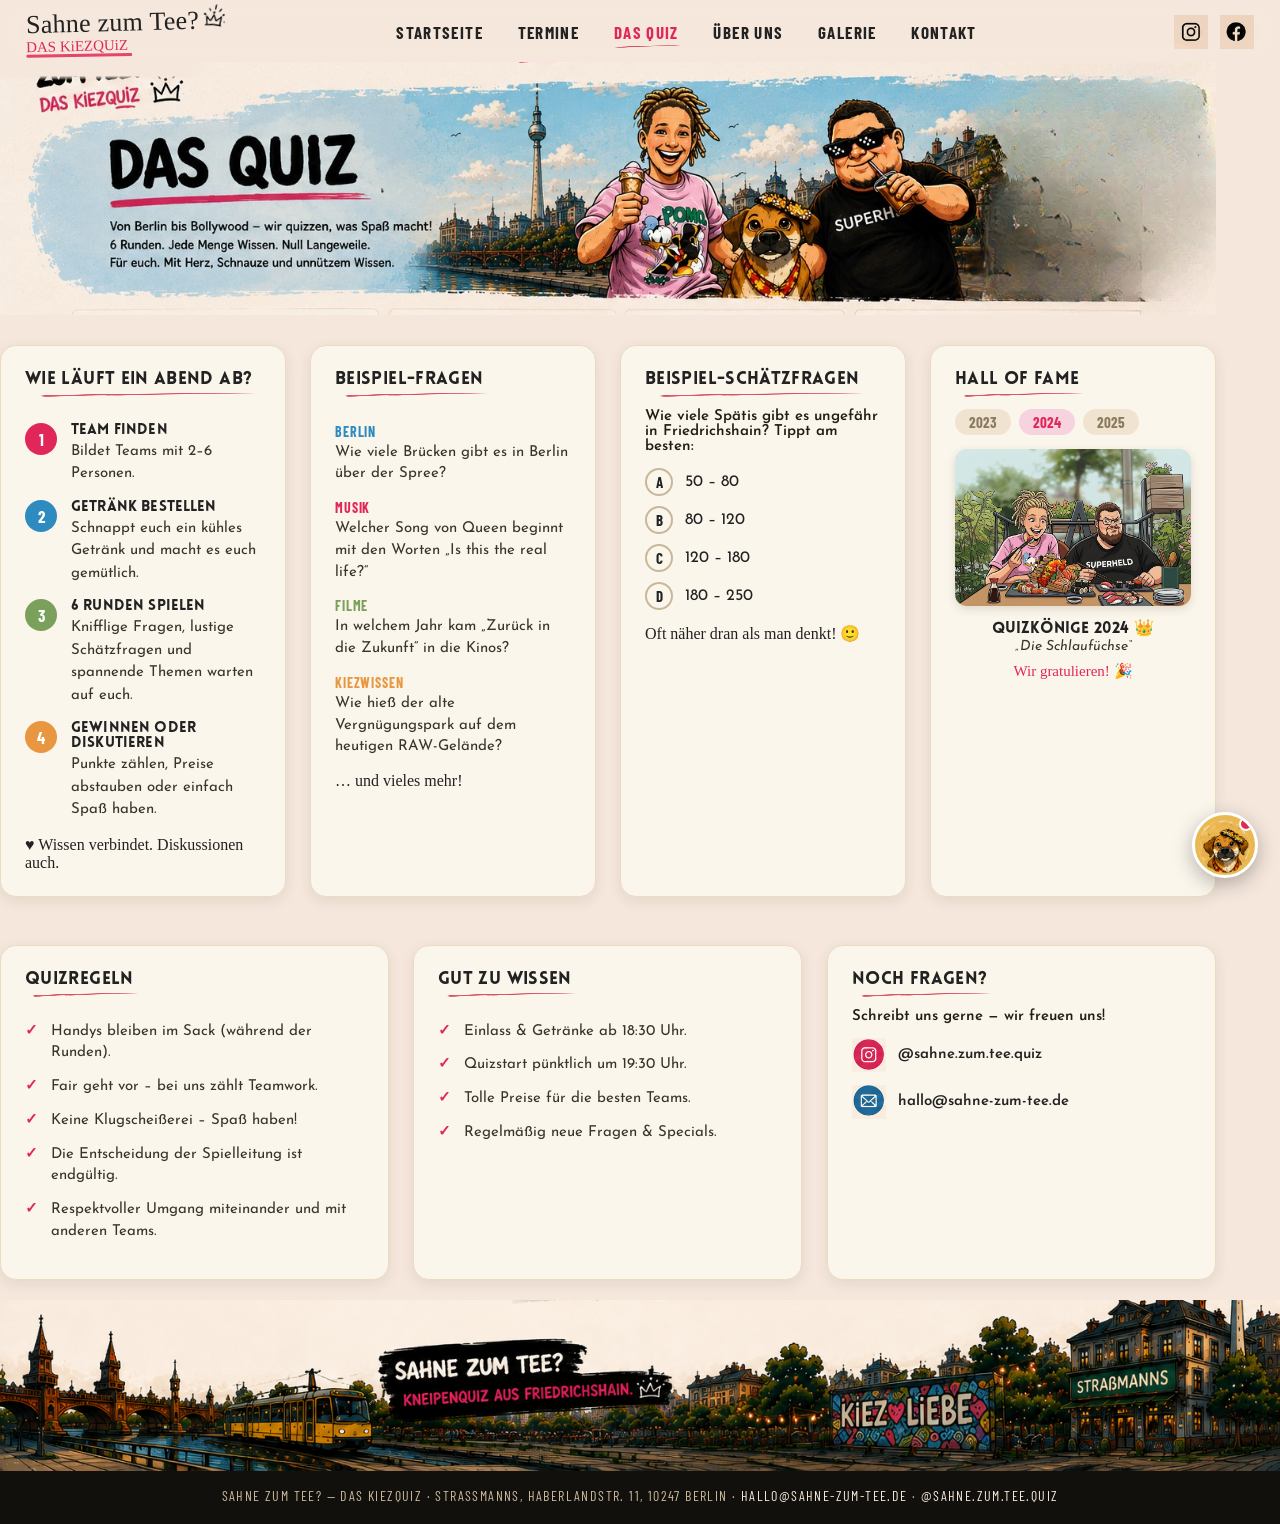
==== das-quiz.html @ b61dd580 "fix(runde4): nichts mehr abgeschnitten — native Karten, saubere Footer, Galerie-Lightbox, volle Head" ====
<!DOCTYPE html>
<html lang="de">
<head>
<meta charset="UTF-8">
<meta name="viewport" content="width=device-width, initial-scale=1.0">
<title>Das Quiz – So läuft ein Abend ab | Sahne zum Tee?</title>
<meta name="description" content="6 Runden, Schätzfragen, Kiezwissen und jede Menge Spaß: So läuft das Sahne zum Tee? Kiezquiz ab – mit Beispiel-Fragen, Regeln und der Hall of Fame.">
<!-- SEO -->
<link rel="canonical" href="https://itisrob.github.io/sahne-zum-tee-website/das-quiz.html">
<meta name="robots" content="index, follow, max-image-preview:large">
<meta name="author" content="Sahne zum Tee? – Das Kiez Quiz">
<meta name="theme-color" content="#E1275A">
<link rel="apple-touch-icon" href="assets/apple-touch-icon.png">
<!-- Open Graph -->
<meta property="og:type" content="article">
<meta property="og:site_name" content="Sahne zum Tee? – Das Kiez Quiz">
<meta property="og:locale" content="de_DE">
<meta property="og:url" content="https://itisrob.github.io/sahne-zum-tee-website/das-quiz.html">
<meta property="og:title" content="Das Quiz – so läuft ein Kiezquiz-Abend ab">
<meta property="og:description" content="6 Runden, Schätzfragen und Kiezwissen: Ablauf, Beispiel-Fragen, Regeln und die Hall of Fame vom Sahne zum Tee? Kiezquiz.">
<meta property="og:image" content="https://itisrob.github.io/sahne-zum-tee-website/assets/img/og/og-cover.jpg">
<meta property="og:image:secure_url" content="https://itisrob.github.io/sahne-zum-tee-website/assets/img/og/og-cover.jpg">
<meta property="og:image:type" content="image/jpeg">
<meta property="og:image:width" content="1200">
<meta property="og:image:height" content="630">
<meta property="og:image:alt" content="Sahne zum Tee? – Das Kiez Quiz aus Friedrichshain">
<!-- Twitter / Social-Suchergebnis -->
<meta name="twitter:card" content="summary_large_image">
<meta name="twitter:title" content="Das Quiz – so läuft ein Kiezquiz-Abend ab">
<meta name="twitter:description" content="6 Runden, Schätzfragen und Kiezwissen: Ablauf, Beispiel-Fragen, Regeln und die Hall of Fame vom Sahne zum Tee? Kiezquiz.">
<meta name="twitter:image" content="https://itisrob.github.io/sahne-zum-tee-website/assets/img/og/og-cover.jpg">
<meta name="twitter:image:alt" content="Sahne zum Tee? – Das Kiez Quiz aus Friedrichshain">
<!-- Strukturierte Daten -->
<script type="application/ld+json">
{
  "@context": "https://schema.org",
  "@graph": [
    {
      "@type": "WebSite",
      "@id": "https://itisrob.github.io/sahne-zum-tee-website/#website",
      "url": "https://itisrob.github.io/sahne-zum-tee-website/",
      "name": "Sahne zum Tee? – Das Kiez Quiz",
      "inLanguage": "de-DE",
      "publisher": {
        "@id": "https://itisrob.github.io/sahne-zum-tee-website/#business"
      }
    },
    {
      "@type": "EntertainmentBusiness",
      "@id": "https://itisrob.github.io/sahne-zum-tee-website/#business",
      "name": "Sahne zum Tee? – Das Kiez Quiz",
      "alternateName": "Sahne zum Tee?",
      "url": "https://itisrob.github.io/sahne-zum-tee-website/",
      "image": "https://itisrob.github.io/sahne-zum-tee-website/assets/img/og/og-cover.jpg",
      "logo": "https://itisrob.github.io/sahne-zum-tee-website/assets/apple-touch-icon.png",
      "description": "Kneipenquiz aus Berlin-Friedrichshain – alle zwei Wochen samstags im Straßmanns.",
      "email": "hallo@sahne-zum-tee.de",
      "address": {
        "@type": "PostalAddress",
        "streetAddress": "Haberlandstraße 11",
        "addressLocality": "Berlin",
        "postalCode": "10247",
        "addressCountry": "DE"
      },
      "areaServed": "Berlin-Friedrichshain",
      "sameAs": [
        "https://www.instagram.com/sahne.zum.tee.quiz"
      ]
    },
    {
      "@type": "WebPage",
      "@id": "https://itisrob.github.io/sahne-zum-tee-website/das-quiz.html#webpage",
      "url": "https://itisrob.github.io/sahne-zum-tee-website/das-quiz.html",
      "name": "Das Quiz – So läuft ein Abend ab | Sahne zum Tee?",
      "description": "6 Runden, Schätzfragen, Kiezwissen und jede Menge Spaß: So läuft das Sahne zum Tee? Kiezquiz ab – mit Beispiel-Fragen, Regeln und der Hall of Fame.",
      "isPartOf": {
        "@id": "https://itisrob.github.io/sahne-zum-tee-website/#website"
      },
      "about": {
        "@id": "https://itisrob.github.io/sahne-zum-tee-website/#business"
      },
      "primaryImageOfPage": "https://itisrob.github.io/sahne-zum-tee-website/assets/img/og/og-cover.jpg",
      "inLanguage": "de-DE"
    }
  ]
}
</script>
<!-- /SEO -->
<link rel="icon" type="image/png" href="assets/favicon.png">
<link rel="preconnect" href="https://fonts.googleapis.com">
<link rel="preconnect" href="https://fonts.gstatic.com" crossorigin>
<link href="https://fonts.googleapis.com/css2?family=Barlow:wght@400;500;700&family=Barlow+Condensed:wght@500;600;700&family=Josefin+Sans:ital,wght@0,300;0,400;0,600;0,700;1,400&family=Permanent+Marker&family=Caveat+Brush&family=Fredoka:wght@500;600&display=swap" rel="stylesheet">
<link rel="stylesheet" href="css/style.css">
<style>
/* ---------- Das Quiz: Stage-Layout (Design-Canvas 1536×1126, luftige Verteilung) ---------- */
body { --bg: #F5E7DC; }

/* Desktop-Quiz: natives Karten-Grid statt Stage-Absolutkoordinaten */
.quiz-stage {
  width: min(1400px, calc(100vw - 64px));
  background: #F5E7DC;
  overflow: visible;
  padding-bottom: 20px;
}

/* Hero-Band (DAS QUIZ Titel, Julia, Cali, Schwebi, Stadt) */
.q-band { position: relative; width: 100%; margin-bottom: 30px; z-index: 1; }
.q-band > img { width: 100%; height: auto; display: block; }

/* Abdeckung der eingebackenen Logo-Reste oben links (ZUM TEE? / DAS KiEZQUiZ / Krone):
   solide bis ~x239/y57, weich auslaufend bis x278/y82 — „DAS QUIZ“ (ab y≈93) bleibt frei. */
.band-cover {
  position: absolute; left: 0; top: 0;
  width: 18.1%;    /* 278 / 1536 */
  height: 7.3%;    /* 82 / 1126 (Bild-Seitenverhältnis) */
  background: linear-gradient(to right, #F5E7DC 86%, rgba(245,231,220,0) 100%);
  -webkit-mask-image: linear-gradient(to bottom, #000 76%, transparent 100%);
  mask-image: linear-gradient(to bottom, #000 76%, transparent 100%);
  pointer-events: none;
}

/* Karten-Grid: Reihe 1 = 4 Karten, Reihe 2 = 3 Karten */
.q-grid { display: grid; gap: 24px; }
.q-row { display: grid; gap: 24px; align-items: stretch; }
.q-row.r1 { grid-template-columns: repeat(4, 1fr); margin-bottom: 24px; }
.q-row.r2 { grid-template-columns: repeat(3, 1fr); }

/* Native Karte */
.q-card {
  background: #FBF6EC; border: 1px solid #EBDBC1; border-radius: 16px;
  padding: 24px; box-shadow: 0 4px 14px rgba(60,40,20,.09);
  transition: transform .4s cubic-bezier(.34,1.56,.64,1), box-shadow .4s ease;
}
.q-card:hover {
  transform: translateY(-6px);
  box-shadow: 0 16px 30px rgba(60,40,20,.16);
}
.q-card h2 {
  font-family: var(--ff-display); font-size: 18px; letter-spacing: .02em; color: var(--ink);
  position: relative; display: inline-block; margin-bottom: 18px; line-height: 1.15;
}
.q-card h2::after {
  content: ''; position: absolute; left: 0; right: -6px; bottom: -6px; height: 6px;
  background: url('assets/img/strokes/rot-150.png') no-repeat left center / 100% 100%;
}

/* Ablauf-Schritte mit farbigen Nummern-Kreisen */
.q-card .step { display: flex; gap: 14px; align-items: flex-start; margin: 14px 0; }
.q-card .step .num {
  flex-shrink: 0; width: 32px; height: 32px; border-radius: 50%; color: #fff;
  font-family: var(--ff-cond); font-weight: 700; font-size: 17px; line-height: 32px; text-align: center;
}
.q-card .n1 { background: #E1275A; } .q-card .n2 { background: #2E8BC0; }
.q-card .n3 { background: #7BA05B; } .q-card .n4 { background: #E8963F; }
.q-card .step .st { font-family: var(--ff-display); font-size: 15px; letter-spacing: .01em; }
.q-card .step .sd { font-family: var(--ff-body); font-size: 15px; line-height: 1.5; color: #3a342c; margin-top: 3px; }
.q-card .note { font-family: var(--ff-marker); font-size: 16px; color: var(--ink); margin-top: 14px; }

/* Beispiel-Fragen: Kategorie-Labels */
.q-card .qrow { margin: 14px 0; }
.q-card .qcat {
  font-family: var(--ff-cond); font-weight: 700; font-size: 14px; letter-spacing: .06em;
  text-transform: uppercase; display: inline-block; margin-bottom: 2px;
}
.q-card .c-berlin { color: #2E8BC0; } .q-card .c-musik { color: #E1275A; }
.q-card .c-filme { color: #7BA05B; } .q-card .c-kiez { color: #E8963F; }
.q-card .qrow p { font-family: var(--ff-body); font-size: 15px; line-height: 1.45; color: #3a342c; }

/* Schätzfragen: A–D-Kreise */
.q-card .lead { font-family: var(--ff-body); font-weight: 600; font-size: 15px; margin-bottom: 14px; color: #241d15; }
.q-card .opt { display: flex; align-items: center; gap: 12px; margin: 10px 0; font-family: var(--ff-body); font-size: 16px; }
.q-card .opt .let {
  flex-shrink: 0; width: 28px; height: 28px; border: 2px solid #C9B79A; border-radius: 50%;
  font-family: var(--ff-cond); font-weight: 700; font-size: 15px; line-height: 24px; text-align: center; color: var(--ink);
}

/* Häkchen-Listen (Regeln, Gut zu wissen) */
.q-card ul.checks { list-style: none; }
.q-card ul.checks li {
  position: relative; padding-left: 26px; margin: 12px 0;
  font-family: var(--ff-body); font-size: 15px; line-height: 1.45; color: #3a342c;
}
.q-card ul.checks li::before { content: '✓'; position: absolute; left: 0; top: 0; color: var(--pink); font-weight: 700; }

/* Hall of Fame */
.q-card .fame-years { display: flex; gap: 8px; margin-bottom: 14px; }
.q-card .fame-years span {
  font-family: var(--ff-cond); font-weight: 700; font-size: 15px; padding: 4px 14px;
  border-radius: 999px; background: #F0E3D0; color: #8a7a5f;
}
.q-card .fame-years .win { background: #F6D3DE; color: var(--pink); }
.q-card .fame-photo { width: 100%; border-radius: 12px; display: block; margin-bottom: 12px; box-shadow: 0 3px 10px rgba(60,40,20,.15); }
.q-card .fame-cap { text-align: center; }
.q-card .fame-cap .king { font-family: var(--ff-display); font-size: 16px; }
.q-card .fame-cap .team { font-family: var(--ff-body); font-style: italic; font-size: 14px; color: #3a342c; margin-top: 2px; }
.q-card .fame-cap .grats { font-family: var(--ff-marker); font-size: 15px; color: var(--pink); margin-top: 8px; }

/* Noch Fragen: Kontakt-Zeilen */
.q-card .contact-row { display: flex; align-items: center; gap: 12px; margin: 13px 0; font-family: var(--ff-body); font-size: 15px; }
.q-card .contact-row img { width: 34px; flex-shrink: 0; }
.q-card .contact-row a { color: var(--ink); font-weight: 600; }

/* ---------- Mobile: gestapeltes Layout ---------- */
@media (max-width: 820px) {
  .quiz-stage { display: none; }
  .quiz-mobile { display: block !important; }
}
.quiz-mobile { display: none; padding: 0; background: #F5E7DC; }
.quiz-mobile .m-head { text-align: center; padding: 30px 22px 8px; }
.quiz-mobile h1 {
  font-family: var(--ff-marker); font-size: clamp(40px, 12vw, 58px);
  color: var(--ink); transform: rotate(-1.5deg); display: inline-block;
  border-bottom: 5px solid var(--pink); padding-bottom: 2px; line-height: 1.05;
}
.quiz-mobile .m-intro {
  font-family: var(--ff-tag); font-weight: 500; font-size: 16.5px; line-height: 1.6;
  text-align: center; padding: 16px 26px 8px; color: #111;
}
/* Native, gut lesbare Karten */
.quiz-mobile .m-cards { padding: 10px 16px 0; }
.quiz-mobile .qc { background: #FBF6EC; border: 1px solid #EBDBC1; border-radius: 16px;
                   padding: 22px 20px; margin-bottom: 16px; box-shadow: 0 4px 14px rgba(60,40,20,.08); }
.quiz-mobile .qc h2 { font-family: var(--ff-display); font-size: 17px; letter-spacing: .02em; color: var(--ink);
                      position: relative; display: inline-block; margin-bottom: 16px; }
.quiz-mobile .qc h2::after { content: ''; position: absolute; left: 0; right: -6px; bottom: -6px; height: 5px;
                      background: url('assets/img/strokes/rot-150.png') no-repeat left center / 100% 100%; }
.quiz-mobile .step { display: flex; gap: 14px; align-items: flex-start; margin: 15px 0; }
.quiz-mobile .step .num { flex-shrink: 0; width: 30px; height: 30px; border-radius: 50%; color: #fff;
                          font-family: var(--ff-cond); font-weight: 700; font-size: 16px; line-height: 30px; text-align: center; }
.quiz-mobile .n1 { background: #E1275A; } .quiz-mobile .n2 { background: #2E8BC0; }
.quiz-mobile .n3 { background: #7BA05B; } .quiz-mobile .n4 { background: #E8963F; }
.quiz-mobile .step .st { font-family: var(--ff-display); font-size: 14.5px; letter-spacing: .01em; }
.quiz-mobile .step .sd { font-family: var(--ff-body); font-size: 15px; line-height: 1.5; color: #3a342c; margin-top: 3px; }
.quiz-mobile .qc .note { font-family: var(--ff-marker); font-size: 15px; color: var(--ink); margin-top: 12px; }
.quiz-mobile .qrow { margin: 13px 0; }
.quiz-mobile .qcat { font-family: var(--ff-cond); font-weight: 700; font-size: 14px; letter-spacing: .06em;
                     text-transform: uppercase; display: inline-block; margin-bottom: 2px; }
.quiz-mobile .c-berlin { color: #2E8BC0; } .quiz-mobile .c-musik { color: #E1275A; }
.quiz-mobile .c-filme { color: #7BA05B; } .quiz-mobile .c-kiez { color: #E8963F; }
.quiz-mobile .qrow p { font-family: var(--ff-body); font-size: 15px; line-height: 1.45; color: #3a342c; }
.quiz-mobile .lead { font-family: var(--ff-body); font-weight: 600; font-size: 15px; margin-bottom: 12px; color: #241d15; }
.quiz-mobile .opt { display: flex; align-items: center; gap: 12px; margin: 9px 0; font-family: var(--ff-body); font-size: 15.5px; }
.quiz-mobile .opt .let { flex-shrink: 0; width: 26px; height: 26px; border: 2px solid #C9B79A; border-radius: 50%;
                         font-family: var(--ff-cond); font-weight: 700; font-size: 14px; line-height: 22px; text-align: center; color: var(--ink); }
.quiz-mobile ul.checks { list-style: none; }
.quiz-mobile ul.checks li { position: relative; padding-left: 26px; margin: 11px 0; font-family: var(--ff-body); font-size: 15px; line-height: 1.4; color: #3a342c; }
.quiz-mobile ul.checks li::before { content: '✓'; position: absolute; left: 0; top: 0; color: var(--pink); font-weight: 700; }
.quiz-mobile .fame-years { display: flex; gap: 8px; margin-bottom: 12px; }
.quiz-mobile .fame-years span { font-family: var(--ff-cond); font-weight: 700; font-size: 15px; padding: 4px 14px; border-radius: 999px; background: #F0E3D0; color: #8a7a5f; }
.quiz-mobile .fame-years .win { background: #F6D3DE; color: var(--pink); }
.quiz-mobile .fame-photo { width: 100%; border-radius: 12px; display: block; margin-bottom: 12px; box-shadow: 0 3px 10px rgba(60,40,20,.15); }
.quiz-mobile .fame-cap { text-align: center; }
.quiz-mobile .fame-cap .king { font-family: var(--ff-display); font-size: 16px; }
.quiz-mobile .fame-cap .team { font-family: var(--ff-body); font-style: italic; font-size: 14px; color: #3a342c; margin-top: 2px; }
.quiz-mobile .fame-cap .grats { font-family: var(--ff-marker); font-size: 15px; color: var(--pink); margin-top: 8px; }
.quiz-mobile .contact-row { display: flex; align-items: center; gap: 12px; margin: 12px 0; font-family: var(--ff-body); font-size: 15px; }
.quiz-mobile .contact-row img { width: 34px; flex-shrink: 0; }
.quiz-mobile .contact-row a { color: var(--ink); font-weight: 600; }
.quiz-mobile .m-cta { display: flex; justify-content: center; padding: 8px 0 26px; }
</style>
</head>
<body>

<!-- ======================= NAVIGATION ======================= -->
<header class="nav">
  <div class="nav-inner">
    <a class="brand" href="index.html" aria-label="Sahne zum Tee? Das Kiezquiz — Startseite">
      <span class="brand-main">Sahne zum Tee?</span>
      <span class="brand-sub">DAS KiEZQUiZ</span>
      <img class="brand-krone" src="assets/img/deco/krone-schwarz.png" alt="">
    </a>
    <ul class="nav-links">
      <li><a href="index.html">Startseite</a></li>
      <li><a href="termine.html">Termine</a></li>
      <li><a href="das-quiz.html" class="active">Das Quiz</a></li>
      <li><a href="ueber-uns.html">Über uns</a></li>
      <li><a href="galerie.html">Galerie</a></li>
      <li><a href="kontakt.html">Kontakt</a></li>
    </ul>
    <button class="nav-burger" aria-label="Menü">Menü</button>
    <div class="nav-social">
      <a href="https://www.instagram.com/sahne.zum.tee.quiz" target="_blank" rel="noopener" aria-label="Instagram">
        <img src="assets/img/icons/nav-instagram.png" alt="">
      </a>
      <a href="https://www.facebook.com" target="_blank" rel="noopener" aria-label="Facebook">
        <img src="assets/img/icons/nav-facebook.png" alt="">
      </a>
    </div>
  </div>
</header>

<main>
  <!-- ======================= DESKTOP-STAGE ======================= -->
  <div class="quiz-stage" aria-label="Das Quiz — so läuft ein Abend bei Sahne zum Tee?">

    <!-- HERO-BAND -->
    <div class="q-band rv" data-depth="0.05">
      <img src="assets/img/quiz/hero-band.png" alt="DAS QUIZ — Julia mit Eiswaffel, Hündin Cali und Schwebi mit Drink vor der Berliner Skyline mit Fernsehturm" fetchpriority="high">
      <div class="band-cover" aria-hidden="true"></div>
    </div>

    <div class="q-grid">
      <!-- KARTEN · REIHE 1 -->
      <div class="q-row r1">
        <div class="q-card rv" style="--d:.05s">
          <h2>Wie läuft ein Abend ab?</h2>
          <div class="step"><span class="num n1">1</span><div><div class="st">Team finden</div><div class="sd">Bildet Teams mit 2–6 Personen.</div></div></div>
          <div class="step"><span class="num n2">2</span><div><div class="st">Getränk bestellen</div><div class="sd">Schnappt euch ein kühles Getränk und macht es euch gemütlich.</div></div></div>
          <div class="step"><span class="num n3">3</span><div><div class="st">6 Runden spielen</div><div class="sd">Knifflige Fragen, lustige Schätzfragen und spannende Themen warten auf euch.</div></div></div>
          <div class="step"><span class="num n4">4</span><div><div class="st">Gewinnen oder diskutieren</div><div class="sd">Punkte zählen, Preise abstauben oder einfach Spaß haben.</div></div></div>
          <p class="note">♥ Wissen verbindet. Diskussionen auch.</p>
        </div>

        <div class="q-card rv" style="--d:.15s">
          <h2>Beispiel-Fragen</h2>
          <div class="qrow"><span class="qcat c-berlin">Berlin</span><p>Wie viele Brücken gibt es in Berlin über der Spree?</p></div>
          <div class="qrow"><span class="qcat c-musik">Musik</span><p>Welcher Song von Queen beginnt mit den Worten „Is this the real life?“</p></div>
          <div class="qrow"><span class="qcat c-filme">Filme</span><p>In welchem Jahr kam „Zurück in die Zukunft“ in die Kinos?</p></div>
          <div class="qrow"><span class="qcat c-kiez">Kiezwissen</span><p>Wie hieß der alte Vergnügungspark auf dem heutigen RAW-Gelände?</p></div>
          <p class="note">… und vieles mehr!</p>
        </div>

        <div class="q-card rv" style="--d:.25s">
          <h2>Beispiel-Schätzfragen</h2>
          <p class="lead">Wie viele Spätis gibt es ungefähr in Friedrichshain? Tippt am besten:</p>
          <div class="opt"><span class="let">A</span>50 – 80</div>
          <div class="opt"><span class="let">B</span>80 – 120</div>
          <div class="opt"><span class="let">C</span>120 – 180</div>
          <div class="opt"><span class="let">D</span>180 – 250</div>
          <p class="note">Oft näher dran als man denkt! 🙂</p>
        </div>

        <div class="q-card rv" style="--d:.35s">
          <h2>Hall of Fame</h2>
          <div class="fame-years"><span>2023</span><span class="win">2024</span><span>2025</span></div>
          <img class="fame-photo" src="assets/img/fotos/hall-of-fame-2024.png" alt="Quizkönige 2024 — Die Schlaufüchse">
          <div class="fame-cap">
            <div class="king">Quizkönige 2024 👑</div>
            <div class="team">„Die Schlaufüchse“</div>
            <div class="grats">Wir gratulieren! 🎉</div>
          </div>
        </div>
      </div>

      <!-- KARTEN · REIHE 2 -->
      <div class="q-row r2">
        <div class="q-card rv" style="--d:.1s">
          <h2>Quizregeln</h2>
          <ul class="checks">
            <li>Handys bleiben im Sack (während der Runden).</li>
            <li>Fair geht vor – bei uns zählt Teamwork.</li>
            <li>Keine Klugscheißerei – Spaß haben!</li>
            <li>Die Entscheidung der Spielleitung ist endgültig.</li>
            <li>Respektvoller Umgang miteinander und mit anderen Teams.</li>
          </ul>
        </div>

        <div class="q-card rv" style="--d:.2s">
          <h2>Gut zu wissen</h2>
          <ul class="checks">
            <li>Einlass &amp; Getränke ab 18:30 Uhr.</li>
            <li>Quizstart pünktlich um 19:30 Uhr.</li>
            <li>Tolle Preise für die besten Teams.</li>
            <li>Regelmäßig neue Fragen &amp; Specials.</li>
          </ul>
        </div>

        <div class="q-card rv" style="--d:.3s">
          <h2>Noch Fragen?</h2>
          <p class="lead">Schreibt uns gerne — wir freuen uns!</p>
          <div class="contact-row"><img src="assets/img/kontakt/icon-instagram.png" alt=""><a href="https://www.instagram.com/sahne.zum.tee.quiz" target="_blank" rel="noopener">@sahne.zum.tee.quiz</a></div>
          <div class="contact-row"><img src="assets/img/kontakt/icon-mail.png" alt=""><a href="mailto:hallo@sahne-zum-tee.de">hallo@sahne-zum-tee.de</a></div>
        </div>
      </div>
    </div>
  </div>

  <!-- ======================= MOBILE ======================= -->
  <div class="quiz-mobile">
    <div class="m-head"><h1>Das Quiz</h1></div>
    <p class="m-intro">Von Berlin bis Bollywood — wir quizzen, was Spaß macht!<br>6 Runden. Jede Menge Wissen. Null Langeweile.<br>Für euch. Mit Herz, Schnauze und unnützem Wissen.</p>

    <div class="m-cards">
      <div class="qc rv">
        <h2>Wie läuft ein Abend ab?</h2>
        <div class="step"><span class="num n1">1</span><div><div class="st">Team finden</div><div class="sd">Bildet Teams mit 2–6 Personen.</div></div></div>
        <div class="step"><span class="num n2">2</span><div><div class="st">Getränk bestellen</div><div class="sd">Schnappt euch ein kühles Getränk und macht es euch gemütlich.</div></div></div>
        <div class="step"><span class="num n3">3</span><div><div class="st">6 Runden spielen</div><div class="sd">Knifflige Fragen, lustige Schätzfragen und spannende Themen warten auf euch.</div></div></div>
        <div class="step"><span class="num n4">4</span><div><div class="st">Gewinnen oder diskutieren</div><div class="sd">Punkte zählen, Preise abstauben oder einfach Spaß haben.</div></div></div>
        <p class="note">♥ Wissen verbindet. Diskussionen auch.</p>
      </div>

      <div class="qc rv">
        <h2>Beispiel-Fragen</h2>
        <div class="qrow"><span class="qcat c-berlin">Berlin</span><p>Wie viele Brücken gibt es in Berlin über der Spree?</p></div>
        <div class="qrow"><span class="qcat c-musik">Musik</span><p>Welcher Song von Queen beginnt mit den Worten „Is this the real life?“</p></div>
        <div class="qrow"><span class="qcat c-filme">Filme</span><p>In welchem Jahr kam „Zurück in die Zukunft“ in die Kinos?</p></div>
        <div class="qrow"><span class="qcat c-kiez">Kiezwissen</span><p>Wie hieß der alte Vergnügungspark auf dem heutigen RAW-Gelände?</p></div>
        <p class="note">… und vieles mehr!</p>
      </div>

      <div class="qc rv">
        <h2>Beispiel-Schätzfragen</h2>
        <p class="lead">Wie viele Spätis gibt es ungefähr in Friedrichshain? Tippt am besten:</p>
        <div class="opt"><span class="let">A</span>50 – 80</div>
        <div class="opt"><span class="let">B</span>80 – 120</div>
        <div class="opt"><span class="let">C</span>120 – 180</div>
        <div class="opt"><span class="let">D</span>180 – 250</div>
        <p class="note">Oft näher dran als man denkt! 🙂</p>
      </div>

      <div class="qc rv">
        <h2>Hall of Fame</h2>
        <div class="fame-years"><span>2023</span><span class="win">2024</span><span>2025</span></div>
        <img class="fame-photo" src="assets/img/fotos/hall-of-fame-2024.png" alt="Quizkönige 2024 — Die Schlaufüchse">
        <div class="fame-cap">
          <div class="king">Quizkönige 2024 👑</div>
          <div class="team">„Die Schlaufüchse“</div>
          <div class="grats">Wir gratulieren! 🎉</div>
        </div>
      </div>

      <div class="qc rv">
        <h2>Quizregeln</h2>
        <ul class="checks">
          <li>Handys bleiben im Sack (während der Runden).</li>
          <li>Fair geht vor – bei uns zählt Teamwork.</li>
          <li>Keine Klugscheißerei – Spaß haben!</li>
          <li>Die Entscheidung der Spielleitung ist endgültig.</li>
          <li>Respektvoller Umgang miteinander und mit anderen Teams.</li>
        </ul>
      </div>

      <div class="qc rv">
        <h2>Gut zu wissen</h2>
        <ul class="checks">
          <li>Einlass &amp; Getränke ab 18:30 Uhr.</li>
          <li>Quizstart pünktlich um 19:30 Uhr.</li>
          <li>Tolle Preise für die besten Teams.</li>
          <li>Regelmäßig neue Fragen &amp; Specials.</li>
        </ul>
      </div>

      <div class="qc rv">
        <h2>Noch Fragen?</h2>
        <p class="lead" style="margin-bottom:6px">Schreibt uns gerne — wir freuen uns!</p>
        <div class="contact-row"><img src="assets/img/kontakt/icon-instagram.png" alt=""><a href="https://www.instagram.com/sahne.zum.tee.quiz" target="_blank" rel="noopener">@sahne.zum.tee.quiz</a></div>
        <div class="contact-row"><img src="assets/img/kontakt/icon-mail.png" alt=""><a href="mailto:hallo@sahne-zum-tee.de">hallo@sahne-zum-tee.de</a></div>
      </div>
    </div>

    <div class="m-cta"><a class="btn btn-rot" href="termine.html">Tisch reservieren</a></div>
  </div>

  <!-- ======================= SEMANTISCHER INHALT (Screenreader / SEO / Chatbot) ======================= -->
  <section class="sr-only" aria-label="Das Quiz — alle Informationen als Text">
    <h1>Das Quiz</h1>
    <p>Von Berlin bis Bollywood — wir quizzen, was Spaß macht! 6 Runden. Jede Menge Wissen. Null Langeweile. Für euch. Mit Herz, Schnauze und unnützem Wissen.</p>

    <h2>Wie läuft ein Abend ab?</h2>
    <ol>
      <li>Team finden — Bildet Teams mit 2–6 Personen.</li>
      <li>Getränk bestellen — Schnappt euch ein kühles Getränk und macht es euch gemütlich.</li>
      <li>6 Runden spielen — Knifflige Fragen, lustige Schätzfragen und spannende Themen warten auf euch.</li>
      <li>Gewinnen oder diskutieren — Punkte zählen, Preise abstauben oder einfach Spaß haben.</li>
    </ol>
    <p>Wissen verbindet. Diskussionen auch.</p>

    <h2>Beispiel-Fragen</h2>
    <ul>
      <li>Berlin: Wie viele Brücken gibt es in Berlin über der Spree?</li>
      <li>Musik: Welcher Song von Queen beginnt mit den Worten „Is this the real life?“</li>
      <li>Filme: In welchem Jahr kam „Zurück in die Zukunft“ in die Kinos?</li>
      <li>Kiezwissen: Wie hieß der alte Vergnügungspark auf dem heutigen RAW-Gelände?</li>
    </ul>
    <p>… und vieles mehr!</p>

    <h2>Beispiel-Schätzfragen</h2>
    <p>Wie viele Spätis gibt es ungefähr in Friedrichshain? Tippt am besten:</p>
    <ul>
      <li>A: 50–80</li>
      <li>B: 80–120</li>
      <li>C: 120–180</li>
      <li>D: 180–250</li>
    </ul>
    <p>Oft näher dran als man denkt!</p>

    <h2>Hall of Fame</h2>
    <p>2023 · 2024 · 2025 — Quizkönige 2024: „Die Schlaufüchse“ — Wir gratulieren!</p>

    <h2>Quizregeln</h2>
    <ul>
      <li>Handys bleiben im Sack (während der Runden).</li>
      <li>Fair geht vor – bei uns zählt Teamwork.</li>
      <li>Keine Klugscheißerei – Spaß haben!</li>
      <li>Die Entscheidung der Spielleitung ist endgültig.</li>
      <li>Respektvoller Umgang miteinander und mit anderen Teams.</li>
    </ul>

    <h2>Gut zu wissen</h2>
    <ul>
      <li>Einlass &amp; Getränke ab 18:30 Uhr.</li>
      <li>Quizstart pünktlich um 19:30 Uhr.</li>
      <li>Tolle Preise für die besten Teams.</li>
      <li>Regelmäßig neue Fragen &amp; Specials.</li>
    </ul>

    <h2>Noch Fragen?</h2>
    <p>Schreibt uns gerne auf Instagram oder per Mail. Wir freuen uns!
      <a href="https://www.instagram.com/sahne.zum.tee.quiz">@sahne.zum.tee.quiz</a> ·
      <a href="mailto:hallo@sahne-zum-tee.de">hallo@sahne-zum-tee.de</a>
    </p>
  </section>
</main>

<!-- ======================= FOOTER ======================= -->
<footer class="site-footer">
  <img src="assets/img/kontakt/footer-band.png" alt="Abendliche Friedrichshain-Skyline: Sahne zum Tee? Kneipenquiz aus Friedrichshain.">
  <div class="footer-meta">
    Sahne zum Tee? — Das Kiezquiz · Straßmanns, Haberlandstr. 11, 10247 Berlin ·
    <a href="mailto:hallo@sahne-zum-tee.de">hallo@sahne-zum-tee.de</a> ·
    <a href="https://www.instagram.com/sahne.zum.tee.quiz" target="_blank" rel="noopener">@sahne.zum.tee.quiz</a>
  </div>
</footer>

<!-- ======================= CHAT-STUB (Cali) ======================= -->
<button class="kiez-chat-btn" aria-label="Chat mit Cali öffnen" aria-expanded="false">
  <img src="assets/img/team/avatar-cali.png" alt="">
  <span class="chat-badge"></span>
</button>
<div class="kiez-chat-panel" role="dialog" aria-label="Cali-Chat">
  <h3>Wuff! Ich bin Cali 🐾</h3>
  <p>Bald beantworte ich hier eure Fragen rund ums Kiezquiz — Termine, Regeln, Reservierung. Bis dahin:</p>
  <a class="btn btn-rot" href="termine.html">Tisch reservieren</a>
</div>

<script src="js/main.js"></script>
</body>
</html>
---- css/style.css ----
/* ============================================================
   SAHNE ZUM TEE? — DAS KIEZ QUIZ · Basis-Stylesheet
   Design-Canvas: 1536px · 1 Design-Pixel = var(--su)
   ============================================================ */

@font-face {
  font-family: 'Lovelo';
  src: url('../assets/fonts/Lovelo-Black.woff') format('woff');
  font-weight: 900;
  font-style: normal;
  font-display: swap;
}

:root {
  --su: min(1px, calc(100vw / 1560));
  --bg: #F5EFE3;
  --panel: #F0E3D0;
  --panel-hell: #F7F1E6;
  --ink: #222222;
  --navy: #001F3D;
  --pink: #E1275A;
  --blue: #00B2E9;
  --cream: #F4E9D9;
  --gruen: #7BA05B;
  --lila: #7B5EA7;
  --ff-display: 'Lovelo', 'Archivo Black', sans-serif;
  --ff-marker: 'Permanent Marker', cursive;
  --ff-brush: 'Caveat Brush', cursive;
  --ff-round: 'Fredoka', sans-serif;
  --ff-cond: 'Barlow Condensed', sans-serif;
  --ff-body: 'Josefin Sans', sans-serif;
  --ff-tag: 'Barlow', sans-serif;
  --shadow-pol: 0 6px 18px rgba(60, 40, 20, .18);
}

* { margin: 0; padding: 0; box-sizing: border-box; }

html { scroll-behavior: smooth; }

body {
  background: var(--bg);
  color: var(--ink);
  font-family: var(--ff-body);
  overflow-x: hidden;
}

img { display: block; max-width: 100%; }
a { color: inherit; text-decoration: none; }
button { font: inherit; background: none; border: none; cursor: pointer; }

/* ---------- Stage: proportionale Design-Fläche ---------- */
.stage {
  position: relative;
  width: calc(1536 * var(--su));
  margin: 0 auto;
}
.abs { position: absolute; }

/* ============================================================
   NAVIGATION
   ============================================================ */
.nav {
  position: sticky;
  top: 0;
  z-index: 100;
  background: color-mix(in srgb, var(--bg) 88%, transparent);
  backdrop-filter: blur(8px);
  -webkit-backdrop-filter: blur(8px);
  transition: box-shadow .3s ease;
}
.nav.scrolled { box-shadow: 0 4px 24px rgba(60, 40, 20, .10); }

.nav-inner {
  width: min(1440px, 96vw);
  margin: 0 auto;
  display: flex;
  align-items: center;
  gap: 24px;
  padding: 10px 0 8px;
}

.brand { display: flex; flex-direction: column; line-height: 1; position: relative; flex-shrink: 0; }
.brand-main {
  font-family: var(--ff-marker);
  font-size: 26px;
  color: var(--ink);
  letter-spacing: .01em;
  transform: rotate(-1.5deg);
}
.brand-sub {
  font-family: var(--ff-marker);
  font-size: 15px;
  color: var(--pink);
  margin-top: 3px;
  transform: rotate(-1.5deg);
  position: relative;
  width: max-content;
}
.brand-sub::after {
  content: '';
  position: absolute;
  left: 0; right: -4px; bottom: -3px;
  height: 3px;
  background: var(--pink);
  border-radius: 2px;
  opacity: .85;
  transform: rotate(.5deg);
}
.brand-krone {
  position: absolute;
  right: -30px; top: -6px;
  width: 26px;
  transform: rotate(8deg);
  transition: transform .35s cubic-bezier(.34, 1.56, .64, 1);
}
.brand:hover .brand-krone { transform: rotate(-6deg) translateY(-3px) scale(1.12); }

.nav-links {
  display: flex;
  gap: clamp(12px, 2.4vw, 38px);
  margin: 0 auto;
  list-style: none;
}
.nav-links a {
  font-family: var(--ff-cond);
  font-weight: 700;
  font-size: 17px;
  letter-spacing: .08em;
  text-transform: uppercase;
  color: var(--ink);
  position: relative;
  padding: 6px 2px;
  display: inline-block;
  transition: transform .25s cubic-bezier(.34, 1.56, .64, 1), color .2s;
}
.nav-links a::after {
  content: '';
  position: absolute;
  left: 0; bottom: 0;
  width: 100%; height: 4px;
  background: url('../assets/img/strokes/rot-150.png') no-repeat center / 100% 100%;
  transform: scaleX(0);
  transform-origin: left center;
  transition: transform .3s cubic-bezier(.4, 0, .2, 1);
}
.nav-links a:hover { transform: translateY(-2px) rotate(-1deg); color: var(--pink); }
.nav-links a:hover::after,
.nav-links a.active::after { transform: scaleX(1); }
.nav-links a.active { color: var(--pink); }

.nav-social { display: flex; gap: 12px; align-items: center; flex-shrink: 0; }
.nav-social a { transition: transform .3s cubic-bezier(.34, 1.56, .64, 1); }
.nav-social a:hover { transform: rotate(-8deg) scale(1.18); }
.nav-social svg { width: 26px; height: 26px; fill: var(--ink); display: block; }
.nav-social img { width: 34px; height: 34px; display: block; mix-blend-mode: multiply; }

.nav-burger { display: none; }

/* ============================================================
   BUTTONS
   ============================================================ */
.btn {
  display: inline-flex;
  align-items: center;
  justify-content: center;
  gap: 10px;
  font-family: var(--ff-cond);
  font-weight: 700;
  letter-spacing: .1em;
  text-transform: uppercase;
  color: var(--cream);
  padding: .72em 1.6em;
  border-radius: 6px;
  position: relative;
  transition: transform .25s cubic-bezier(.34, 1.56, .64, 1), box-shadow .25s;
  box-shadow: 0 3px 0 rgba(0, 0, 0, .25);
}
.btn:hover { transform: translateY(-3px) rotate(-.6deg) scale(1.03); box-shadow: 0 8px 18px rgba(0, 0, 0, .28); }
.btn:active { transform: translateY(0) scale(.98); box-shadow: 0 2px 0 rgba(0, 0, 0, .25); }
.btn-rot { background: #C2274C; background: linear-gradient(180deg, #D62F56, #B31F45); }
.btn-schwarz { background: #191512; }
.btn-schwarz .btn-pfeil { transition: transform .25s; }
.btn-schwarz:hover .btn-pfeil { transform: translateX(5px); }

/* Filter-Pills (Termine / Galerie) */
.pill {
  font-family: var(--ff-cond);
  font-weight: 600;
  font-size: 15px;
  letter-spacing: .08em;
  text-transform: uppercase;
  color: var(--ink);
  background: var(--panel-hell);
  border: 2px solid #E5D5BC;
  border-radius: 999px;
  padding: 8px 20px;
  transition: transform .25s cubic-bezier(.34, 1.56, .64, 1), background .2s, color .2s, border-color .2s;
}
.pill:hover { transform: translateY(-2px) rotate(-1deg); border-color: var(--pink); color: var(--pink); }
.pill.active { background: var(--pink); border-color: var(--pink); color: #fff; }
.pill.active:hover { color: #fff; }

/* ============================================================
   SCROLL-REVEALS
   ============================================================ */
.rv, .rv-pop, .rv-left, .rv-right {
  opacity: 0;
  transition: opacity .8s ease var(--d, 0s), transform .8s cubic-bezier(.22, .8, .32, 1) var(--d, 0s);
  will-change: opacity, transform;
}
.rv        { transform: translateY(36px); }
.rv-pop    { transform: scale(.82) rotate(-2deg); transition-timing-function: cubic-bezier(.34, 1.56, .64, 1); }
.rv-left   { transform: translateX(-50px); }
.rv-right  { transform: translateX(50px); }
.rv.on, .rv-pop.on, .rv-left.on, .rv-right.on { opacity: 1; transform: none; }

/* ============================================================
   WOLKEN & DEKO-ANIMATIONEN
   ============================================================ */
@keyframes cloud-drift-a {
  0%   { transform: translateX(0) translateY(0); }
  50%  { transform: translateX(calc(46 * var(--su))) translateY(calc(-8 * var(--su))); }
  100% { transform: translateX(0) translateY(0); }
}
@keyframes cloud-drift-b {
  0%   { transform: translateX(0) translateY(0); }
  50%  { transform: translateX(calc(-34 * var(--su))) translateY(calc(6 * var(--su))); }
  100% { transform: translateX(0) translateY(0); }
}
@keyframes bob {
  0%, 100% { transform: translateY(0) rotate(0deg); }
  50%      { transform: translateY(calc(-7 * var(--su))) rotate(.6deg); }
}
@keyframes sway {
  0%, 100% { transform: rotate(-1deg); }
  50%      { transform: rotate(1.4deg); }
}
@keyframes float-pin {
  0%, 100% { transform: translateY(0); }
  50%      { transform: translateY(-8px); }
}
.cloud-a { animation: cloud-drift-a 26s ease-in-out infinite; }
.cloud-b { animation: cloud-drift-b 34s ease-in-out infinite; }
.bob     { animation: bob 7s ease-in-out infinite; }
.sway    { animation: sway 9s ease-in-out infinite; transform-origin: 50% 100%; }

/* Lebendiger Himmel: Wolken ziehen, das Wasser atmet */
@keyframes wolken-zug {
  0%   { transform: translateX(0) translateY(0) scale(1); }
  50%  { transform: translateX(var(--wx, 60px)) translateY(var(--wy, -6px)) scale(1.04); }
  100% { transform: translateX(0) translateY(0) scale(1); }
}
@keyframes meer-atmen {
  0%, 100% { transform: scale(1); }
  50%      { transform: scale(1.018); }
}
.sky-live { position: relative; overflow: hidden; }
.sky-live > img:first-child { animation: meer-atmen 11s ease-in-out infinite; transform-origin: 50% 78%; will-change: transform; }
.sky-cloud { position: absolute; pointer-events: none; opacity: .92; will-change: transform;
             animation: wolken-zug var(--wd, 40s) ease-in-out infinite; }

/* Beige-Panel (Karten-Untergrund) */
.panel {
  position: absolute;
  background: url('../assets/img/paper/beige-800.png') center / cover;
  border-radius: calc(16 * var(--su));
  box-shadow: 0 1px 0 rgba(255, 255, 255, .6), 0 4px 14px rgba(120, 90, 50, .05);
}

/* ============================================================
   POLAROIDS
   ============================================================ */
.polaroid {
  transition: transform .35s cubic-bezier(.34, 1.56, .64, 1), filter .35s, z-index 0s;
  filter: drop-shadow(0 5px 12px rgba(60, 40, 20, .16));
}
.polaroid:hover {
  transform: rotate(var(--wr, 2.5deg)) scale(1.06) translateY(-6px) !important;
  filter: drop-shadow(0 16px 28px rgba(60, 40, 20, .28));
  z-index: 5;
}

/* ============================================================
   FOOTER
   ============================================================ */
.site-footer { margin-top: 0; line-height: 0; position: relative; }
.site-footer img { width: 100%; }
.footer-meta {
  background: #12100D;
  color: #CBB99B;
  font-family: var(--ff-cond);
  font-size: 14px;
  letter-spacing: .1em;
  text-transform: uppercase;
  text-align: center;
  line-height: 1.6;
  padding: 14px 16px 16px;
}
.footer-meta a { color: #F4E9D9; }
.footer-meta a:hover { color: var(--pink); }

/* ============================================================
   CHAT-WIDGET (Cali) — Stub
   ============================================================ */
.kiez-chat-btn {
  position: fixed;
  right: 22px; bottom: 22px;
  z-index: 200;
  width: 66px; height: 66px;
  border-radius: 50%;
  overflow: hidden;
  border: 3px solid #fff;
  box-shadow: 0 6px 20px rgba(0, 0, 0, .28);
  transition: transform .3s cubic-bezier(.34, 1.56, .64, 1);
  background: #E9B94F;
}
.kiez-chat-btn img { width: 100%; height: 100%; object-fit: cover; }
.kiez-chat-btn:hover { transform: scale(1.12) rotate(-6deg); }
.kiez-chat-btn .chat-badge {
  position: absolute;
  top: 2px; right: 2px;
  width: 14px; height: 14px;
  border-radius: 50%;
  background: var(--pink);
  border: 2px solid #fff;
}
.kiez-chat-panel {
  position: fixed;
  right: 22px; bottom: 100px;
  z-index: 200;
  width: min(320px, calc(100vw - 44px));
  background: var(--panel-hell);
  border: 2px solid #E5D5BC;
  border-radius: 18px;
  box-shadow: 0 18px 44px rgba(0, 0, 0, .25);
  padding: 18px;
  opacity: 0;
  transform: translateY(14px) scale(.96);
  pointer-events: none;
  transition: opacity .3s, transform .3s cubic-bezier(.34, 1.56, .64, 1);
}
.kiez-chat-panel.open { opacity: 1; transform: none; pointer-events: auto; }
.kiez-chat-panel h3 {
  font-family: var(--ff-marker);
  font-size: 19px;
  margin-bottom: 8px;
}
.kiez-chat-panel p { font-size: 14.5px; line-height: 1.5; margin-bottom: 12px; }
.kiez-chat-panel .btn { font-size: 14px; }

/* ============================================================
   MOBILE
   ============================================================ */
@media (max-width: 900px) {
  .nav-links { display: none; }
  .nav-links.open {
    display: flex;
    position: absolute;
    top: 100%; left: 0; right: 0;
    flex-direction: column;
    gap: 4px;
    background: var(--bg);
    padding: 12px 24px 20px;
    box-shadow: 0 18px 30px rgba(60, 40, 20, .16);
  }
  .nav-burger {
    display: block;
    margin-left: auto;
    font-family: var(--ff-cond);
    font-weight: 700;
    font-size: 15px;
    letter-spacing: .1em;
    text-transform: uppercase;
    padding: 8px 12px;
    border: 2px solid var(--ink);
    border-radius: 8px;
  }
  .nav-social { display: none; }
}

@media (prefers-reduced-motion: reduce) {
  *, *::before, *::after {
    animation-duration: .01ms !important;
    animation-iteration-count: 1 !important;
    transition-duration: .01ms !important;
  }
  html { scroll-behavior: auto; }
  .rv, .rv-pop, .rv-left, .rv-right { opacity: 1; transform: none; }
}

/* Versteckter semantischer Text (Crop-Sektionen) */
.sr-only {
  position: absolute;
  width: 1px; height: 1px;
  margin: -1px; padding: 0;
  overflow: hidden;
  clip: rect(0 0 0 0);
  white-space: nowrap;
  border: 0;
}
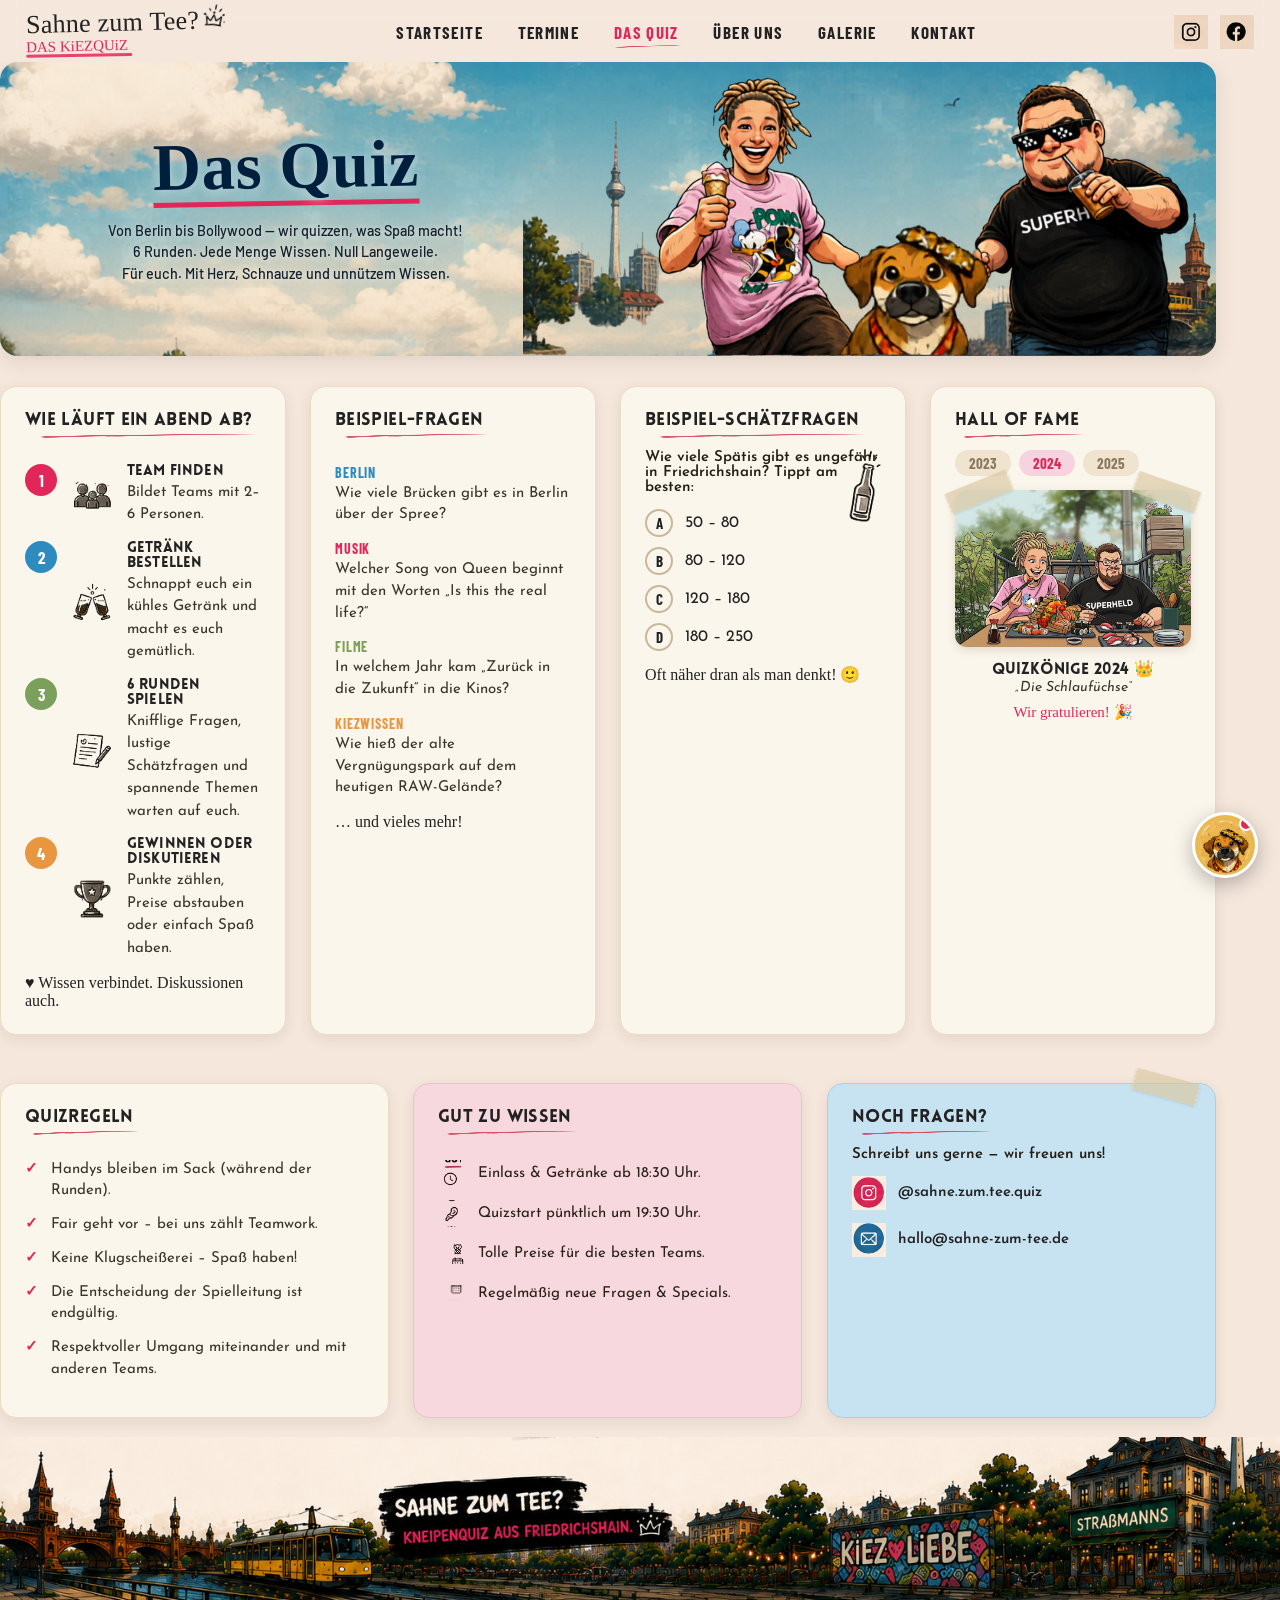
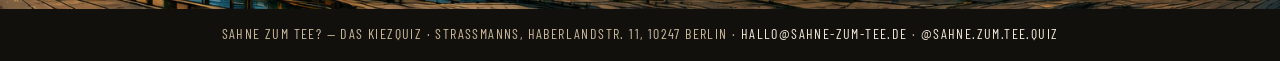
==== commit dc7b6ff1: "fix(runde5): Hero-Pfeile/Pfoten, Kiez-Quiz-Kacheln, das-quiz Icons+farbige Karten, Schwebi entquetsc" ====
--- a/das-quiz.html
+++ b/das-quiz.html
@@ -103,21 +103,28 @@
   padding-bottom: 20px;
 }
 
-/* Hero-Band (DAS QUIZ Titel, Julia, Cali, Schwebi, Stadt) */
-.q-band { position: relative; width: 100%; margin-bottom: 30px; z-index: 1; }
-.q-band > img { width: 100%; height: auto; display: block; }
-
-/* Abdeckung der eingebackenen Logo-Reste oben links (ZUM TEE? / DAS KiEZQUiZ / Krone):
-   solide bis ~x239/y57, weich auslaufend bis x278/y82 — „DAS QUIZ“ (ab y≈93) bleibt frei. */
-.band-cover {
-  position: absolute; left: 0; top: 0;
-  width: 18.1%;    /* 278 / 1536 */
-  height: 7.3%;    /* 82 / 1126 (Bild-Seitenverhältnis) */
-  background: linear-gradient(to right, #F5E7DC 86%, rgba(245,231,220,0) 100%);
-  -webkit-mask-image: linear-gradient(to bottom, #000 76%, transparent 100%);
-  mask-image: linear-gradient(to bottom, #000 76%, transparent 100%);
-  pointer-events: none;
-}
+/* Hero-Band: NATIV aufgebaut (Himmel + Fernsehturm + Oberbaumbrücke + Figuren + Titel).
+   Ersetzt das gebackene hero-band.png (Logo-Rest oben links + ausgefranster Rand rechts).
+   Nichts wird oben abgeschnitten; Titel mittig-gesetzt statt hart linksbündig. */
+.q-hero { position: relative; width: 100%; aspect-ratio: 1400 / 338; border-radius: 18px;
+          overflow: hidden; margin-bottom: 30px; background: #BFE3F7;
+          box-shadow: 0 6px 20px rgba(60,40,20,.10); }
+.q-hero .qh-sky { position: absolute; inset: 0; width: 100%; height: 100%; object-fit: cover; object-position: center 28%; }
+.q-hero .qh-layer { position: absolute; bottom: 0; width: auto; }
+.q-hero .qh-turm    { left: 43%;  height: 84%; opacity: .97; z-index: 1; }
+.q-hero .qh-bruecke { right: -1%; height: 58%; opacity: .95; z-index: 1; }
+.q-hero .qh-julia   { right: 29%; height: 95%; z-index: 3; }
+.q-hero .qh-cali    { right: 18%; height: 47%; z-index: 4; }
+.q-hero .qh-schwebi { right: 2%;  height: 96%; z-index: 3; }
+.q-hero .q-hero-text { position: absolute; left: 2%; top: 50%; transform: translateY(-50%);
+                       width: 43%; text-align: center; z-index: 5; }
+.q-hero .q-hero-text h1 { font-family: var(--ff-marker); color: var(--navy);
+                          font-size: clamp(30px, 5.2vw, 70px); line-height: .96; letter-spacing: .01em;
+                          text-shadow: 0 2px 12px rgba(255,255,255,.55); display: inline-block;
+                          border-bottom: 5px solid var(--pink); padding-bottom: 3px; transform: rotate(-1deg); }
+.q-hero .q-hero-text p { font-family: var(--ff-tag); font-weight: 500; color: #14202b;
+                         font-size: clamp(11px, 1.12vw, 15.5px); line-height: 1.5; margin-top: 14px;
+                         text-shadow: 0 1px 7px rgba(255,255,255,.75); }
 
 /* Karten-Grid: Reihe 1 = 4 Karten, Reihe 2 = 3 Karten */
 .q-grid { display: grid; gap: 24px; }
@@ -199,6 +206,32 @@
 .q-card .contact-row { display: flex; align-items: center; gap: 12px; margin: 13px 0; font-family: var(--ff-body); font-size: 15px; }
 .q-card .contact-row img { width: 34px; flex-shrink: 0; }
 .q-card .contact-row a { color: var(--ink); font-weight: 600; }
+
+/* ---------- Karten-Deko: Icons, Flasche, Washi-Tape, farbige Karten (Desktop + Mobil) ---------- */
+.q-card, .quiz-mobile .qc { position: relative; }
+/* Ablauf-Schritt-Icons (grau, handgezeichnet) zwischen Nummer und Text */
+.step .stic { flex-shrink: 0; width: 42px; height: 42px; object-fit: contain; align-self: center; }
+.quiz-mobile .step .stic { width: 40px; height: 40px; }
+/* Schätzfragen: Flasche mit Funkel oben rechts */
+.q-flasche { position: absolute; z-index: 2; }
+.q-card .q-flasche { right: 22px; top: 62px; width: 36px; }
+.quiz-mobile .qc .q-flasche { right: 22px; top: 58px; width: 34px; }
+/* Washi-Tape („Pflaster“) */
+.tape { position: absolute; width: 66px; height: 22px; z-index: 6;
+        background: rgba(217,199,161,.66); box-shadow: 0 1px 3px rgba(0,0,0,.10);
+        border-left: 1px dashed rgba(255,255,255,.4); border-right: 1px dashed rgba(255,255,255,.4); pointer-events: none; }
+.fame-photo-wrap { position: relative; margin-bottom: 12px; }
+.fame-photo-wrap .fame-photo { margin-bottom: 0; }
+.fame-photo-wrap .tape.t-tl { left: -9px; top: -9px; transform: rotate(-22deg); }
+.fame-photo-wrap .tape.t-tr { right: -9px; top: -9px; transform: rotate(19deg); }
+.q-card .tape.t-card-tr, .quiz-mobile .qc .tape.t-card-tr { right: 16px; top: -8px; transform: rotate(15deg); }
+/* Farbige Karten */
+.q-card.card-pink, .quiz-mobile .qc.card-pink { background: #F7D8DE; border-color: #EAC1CA; }
+.q-card.card-blue, .quiz-mobile .qc.card-blue { background: #C7E3F2; border-color: #ADCFE1; }
+/* Info-Zeilen mit Icons (Gut zu wissen) */
+.info-row { display: flex; gap: 13px; align-items: center; margin: 13px 0;
+            font-family: var(--ff-body); font-size: 15px; line-height: 1.4; color: #2a2118; }
+.info-row img { width: 27px; height: 27px; object-fit: contain; flex-shrink: 0; }
 
 /* ---------- Mobile: gestapeltes Layout ---------- */
 @media (max-width: 820px) {
@@ -293,10 +326,18 @@
   <!-- ======================= DESKTOP-STAGE ======================= -->
   <div class="quiz-stage" aria-label="Das Quiz — so läuft ein Abend bei Sahne zum Tee?">
 
-    <!-- HERO-BAND -->
-    <div class="q-band rv" data-depth="0.05">
-      <img src="assets/img/quiz/hero-band.png" alt="DAS QUIZ — Julia mit Eiswaffel, Hündin Cali und Schwebi mit Drink vor der Berliner Skyline mit Fernsehturm" fetchpriority="high">
-      <div class="band-cover" aria-hidden="true"></div>
+    <!-- HERO-BAND (nativ, nichts abgeschnitten) -->
+    <div class="q-hero rv" data-depth="0.05" aria-label="DAS QUIZ — Julia, Hündin Cali und Schwebi vor der Berliner Skyline mit Fernsehturm">
+      <img class="qh-sky" src="assets/img/hero/himmel-panorama.png" alt="" fetchpriority="high">
+      <img class="qh-layer qh-turm" src="assets/img/hero/fernsehturm.png" alt="">
+      <img class="qh-layer qh-bruecke" src="assets/img/hero/oberbaumbruecke.png" alt="">
+      <img class="qh-layer qh-julia" src="assets/img/hero/julia.png" alt="Julia mit Eiswaffel">
+      <img class="qh-layer qh-cali" src="assets/img/hero/cali.png" alt="Hündin Cali">
+      <img class="qh-layer qh-schwebi" src="assets/img/hero/schwebi.png" alt="Schwebi mit Bubble Tea">
+      <div class="q-hero-text">
+        <h1>Das Quiz</h1>
+        <p>Von Berlin bis Bollywood — wir quizzen, was Spaß macht!<br>6 Runden. Jede Menge Wissen. Null Langeweile.<br>Für euch. Mit Herz, Schnauze und unnützem Wissen.</p>
+      </div>
     </div>
 
     <div class="q-grid">
@@ -304,10 +345,10 @@
       <div class="q-row r1">
         <div class="q-card rv" style="--d:.05s">
           <h2>Wie läuft ein Abend ab?</h2>
-          <div class="step"><span class="num n1">1</span><div><div class="st">Team finden</div><div class="sd">Bildet Teams mit 2–6 Personen.</div></div></div>
-          <div class="step"><span class="num n2">2</span><div><div class="st">Getränk bestellen</div><div class="sd">Schnappt euch ein kühles Getränk und macht es euch gemütlich.</div></div></div>
-          <div class="step"><span class="num n3">3</span><div><div class="st">6 Runden spielen</div><div class="sd">Knifflige Fragen, lustige Schätzfragen und spannende Themen warten auf euch.</div></div></div>
-          <div class="step"><span class="num n4">4</span><div><div class="st">Gewinnen oder diskutieren</div><div class="sd">Punkte zählen, Preise abstauben oder einfach Spaß haben.</div></div></div>
+          <div class="step"><span class="num n1">1</span><img class="stic" src="assets/img/quiz/ic/ic-team.png" alt=""><div><div class="st">Team finden</div><div class="sd">Bildet Teams mit 2–6 Personen.</div></div></div>
+          <div class="step"><span class="num n2">2</span><img class="stic" src="assets/img/quiz/ic/ic-glaeser.png" alt=""><div><div class="st">Getränk bestellen</div><div class="sd">Schnappt euch ein kühles Getränk und macht es euch gemütlich.</div></div></div>
+          <div class="step"><span class="num n3">3</span><img class="stic" src="assets/img/quiz/ic/ic-zettel.png" alt=""><div><div class="st">6 Runden spielen</div><div class="sd">Knifflige Fragen, lustige Schätzfragen und spannende Themen warten auf euch.</div></div></div>
+          <div class="step"><span class="num n4">4</span><img class="stic" src="assets/img/quiz/ic/ic-pokal.png" alt=""><div><div class="st">Gewinnen oder diskutieren</div><div class="sd">Punkte zählen, Preise abstauben oder einfach Spaß haben.</div></div></div>
           <p class="note">♥ Wissen verbindet. Diskussionen auch.</p>
         </div>
 
@@ -322,6 +363,7 @@
 
         <div class="q-card rv" style="--d:.25s">
           <h2>Beispiel-Schätzfragen</h2>
+          <img class="q-flasche" src="assets/img/quiz/ic/ic-flasche.png" alt="">
           <p class="lead">Wie viele Spätis gibt es ungefähr in Friedrichshain? Tippt am besten:</p>
           <div class="opt"><span class="let">A</span>50 – 80</div>
           <div class="opt"><span class="let">B</span>80 – 120</div>
@@ -333,7 +375,7 @@
         <div class="q-card rv" style="--d:.35s">
           <h2>Hall of Fame</h2>
           <div class="fame-years"><span>2023</span><span class="win">2024</span><span>2025</span></div>
-          <img class="fame-photo" src="assets/img/fotos/hall-of-fame-2024.png" alt="Quizkönige 2024 — Die Schlaufüchse">
+          <div class="fame-photo-wrap"><span class="tape t-tl"></span><span class="tape t-tr"></span><img class="fame-photo" src="assets/img/fotos/hall-of-fame-2024.png" alt="Quizkönige 2024 — Die Schlaufüchse"></div>
           <div class="fame-cap">
             <div class="king">Quizkönige 2024 👑</div>
             <div class="team">„Die Schlaufüchse“</div>
@@ -355,17 +397,16 @@
           </ul>
         </div>
 
-        <div class="q-card rv" style="--d:.2s">
+        <div class="q-card card-pink rv" style="--d:.2s">
           <h2>Gut zu wissen</h2>
-          <ul class="checks">
-            <li>Einlass &amp; Getränke ab 18:30 Uhr.</li>
-            <li>Quizstart pünktlich um 19:30 Uhr.</li>
-            <li>Tolle Preise für die besten Teams.</li>
-            <li>Regelmäßig neue Fragen &amp; Specials.</li>
-          </ul>
-        </div>
-
-        <div class="q-card rv" style="--d:.3s">
+          <div class="info-row"><img src="assets/img/quiz/ic/ic-uhr.png" alt="">Einlass &amp; Getränke ab 18:30 Uhr.</div>
+          <div class="info-row"><img src="assets/img/quiz/ic/ic-ticket.png" alt="">Quizstart pünktlich um 19:30 Uhr.</div>
+          <div class="info-row"><img src="assets/img/quiz/ic/ic-preis.png" alt="">Tolle Preise für die besten Teams.</div>
+          <div class="info-row"><img src="assets/img/quiz/ic/ic-kalender.png" alt="">Regelmäßig neue Fragen &amp; Specials.</div>
+        </div>
+
+        <div class="q-card card-blue rv" style="--d:.3s">
+          <span class="tape t-card-tr"></span>
           <h2>Noch Fragen?</h2>
           <p class="lead">Schreibt uns gerne — wir freuen uns!</p>
           <div class="contact-row"><img src="assets/img/kontakt/icon-instagram.png" alt=""><a href="https://www.instagram.com/sahne.zum.tee.quiz" target="_blank" rel="noopener">@sahne.zum.tee.quiz</a></div>
@@ -383,10 +424,10 @@
     <div class="m-cards">
       <div class="qc rv">
         <h2>Wie läuft ein Abend ab?</h2>
-        <div class="step"><span class="num n1">1</span><div><div class="st">Team finden</div><div class="sd">Bildet Teams mit 2–6 Personen.</div></div></div>
-        <div class="step"><span class="num n2">2</span><div><div class="st">Getränk bestellen</div><div class="sd">Schnappt euch ein kühles Getränk und macht es euch gemütlich.</div></div></div>
-        <div class="step"><span class="num n3">3</span><div><div class="st">6 Runden spielen</div><div class="sd">Knifflige Fragen, lustige Schätzfragen und spannende Themen warten auf euch.</div></div></div>
-        <div class="step"><span class="num n4">4</span><div><div class="st">Gewinnen oder diskutieren</div><div class="sd">Punkte zählen, Preise abstauben oder einfach Spaß haben.</div></div></div>
+        <div class="step"><span class="num n1">1</span><img class="stic" src="assets/img/quiz/ic/ic-team.png" alt=""><div><div class="st">Team finden</div><div class="sd">Bildet Teams mit 2–6 Personen.</div></div></div>
+        <div class="step"><span class="num n2">2</span><img class="stic" src="assets/img/quiz/ic/ic-glaeser.png" alt=""><div><div class="st">Getränk bestellen</div><div class="sd">Schnappt euch ein kühles Getränk und macht es euch gemütlich.</div></div></div>
+        <div class="step"><span class="num n3">3</span><img class="stic" src="assets/img/quiz/ic/ic-zettel.png" alt=""><div><div class="st">6 Runden spielen</div><div class="sd">Knifflige Fragen, lustige Schätzfragen und spannende Themen warten auf euch.</div></div></div>
+        <div class="step"><span class="num n4">4</span><img class="stic" src="assets/img/quiz/ic/ic-pokal.png" alt=""><div><div class="st">Gewinnen oder diskutieren</div><div class="sd">Punkte zählen, Preise abstauben oder einfach Spaß haben.</div></div></div>
         <p class="note">♥ Wissen verbindet. Diskussionen auch.</p>
       </div>
 
@@ -431,17 +472,16 @@
         </ul>
       </div>
 
-      <div class="qc rv">
+      <div class="qc card-pink rv">
         <h2>Gut zu wissen</h2>
-        <ul class="checks">
-          <li>Einlass &amp; Getränke ab 18:30 Uhr.</li>
-          <li>Quizstart pünktlich um 19:30 Uhr.</li>
-          <li>Tolle Preise für die besten Teams.</li>
-          <li>Regelmäßig neue Fragen &amp; Specials.</li>
-        </ul>
-      </div>
-
-      <div class="qc rv">
+        <div class="info-row"><img src="assets/img/quiz/ic/ic-uhr.png" alt="">Einlass &amp; Getränke ab 18:30 Uhr.</div>
+        <div class="info-row"><img src="assets/img/quiz/ic/ic-ticket.png" alt="">Quizstart pünktlich um 19:30 Uhr.</div>
+        <div class="info-row"><img src="assets/img/quiz/ic/ic-preis.png" alt="">Tolle Preise für die besten Teams.</div>
+        <div class="info-row"><img src="assets/img/quiz/ic/ic-kalender.png" alt="">Regelmäßig neue Fragen &amp; Specials.</div>
+      </div>
+
+      <div class="qc card-blue rv">
+        <span class="tape t-card-tr"></span>
         <h2>Noch Fragen?</h2>
         <p class="lead" style="margin-bottom:6px">Schreibt uns gerne — wir freuen uns!</p>
         <div class="contact-row"><img src="assets/img/kontakt/icon-instagram.png" alt=""><a href="https://www.instagram.com/sahne.zum.tee.quiz" target="_blank" rel="noopener">@sahne.zum.tee.quiz</a></div>
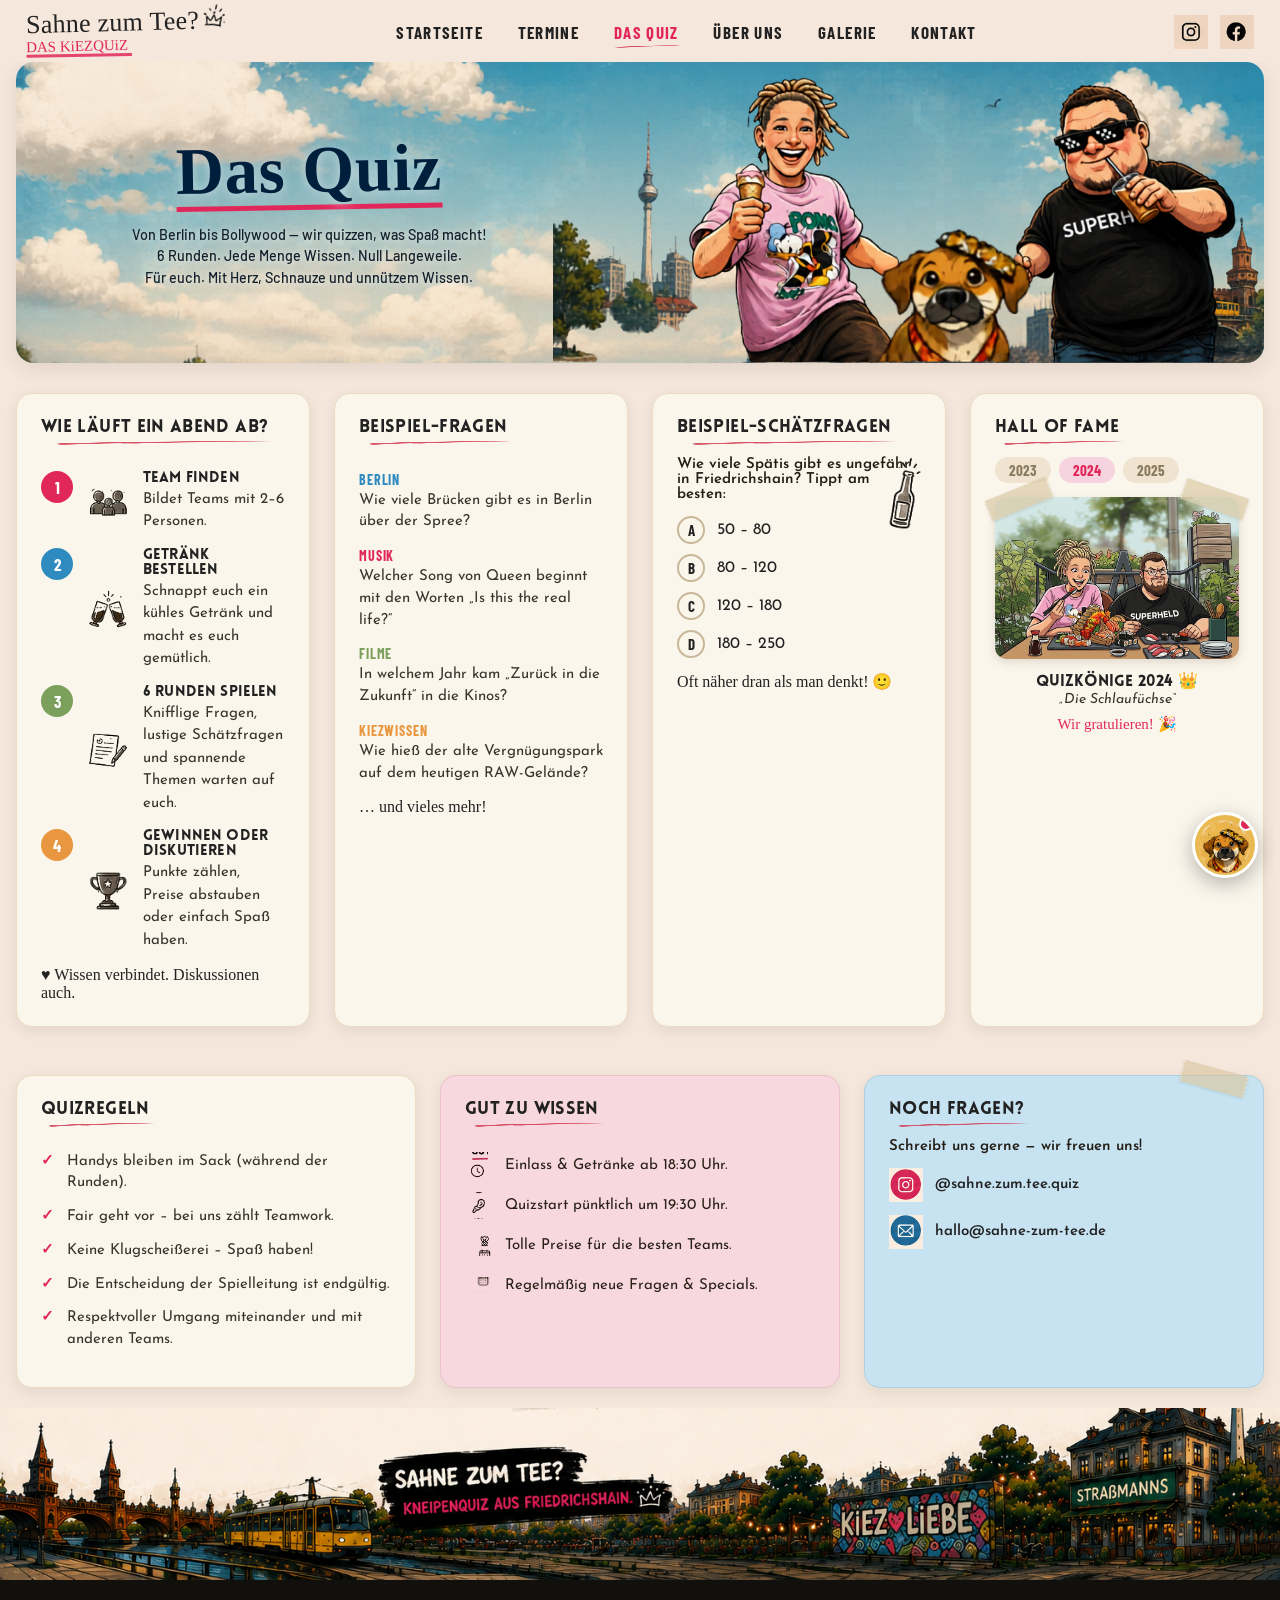
==== commit 8988a28b: "fix(runde6): Hero full-bleed (keine weißen Striche), das-quiz zentriert, Kontakt-Karte bündig, mobil" ====
--- a/das-quiz.html
+++ b/das-quiz.html
@@ -97,7 +97,8 @@
 
 /* Desktop-Quiz: natives Karten-Grid statt Stage-Absolutkoordinaten */
 .quiz-stage {
-  width: min(1400px, calc(100vw - 64px));
+  width: min(1500px, calc(100vw - 32px));
+  margin: 0 auto;                 /* mittig zentriert wie die anderen Unterseiten */
   background: #F5E7DC;
   overflow: visible;
   padding-bottom: 20px;
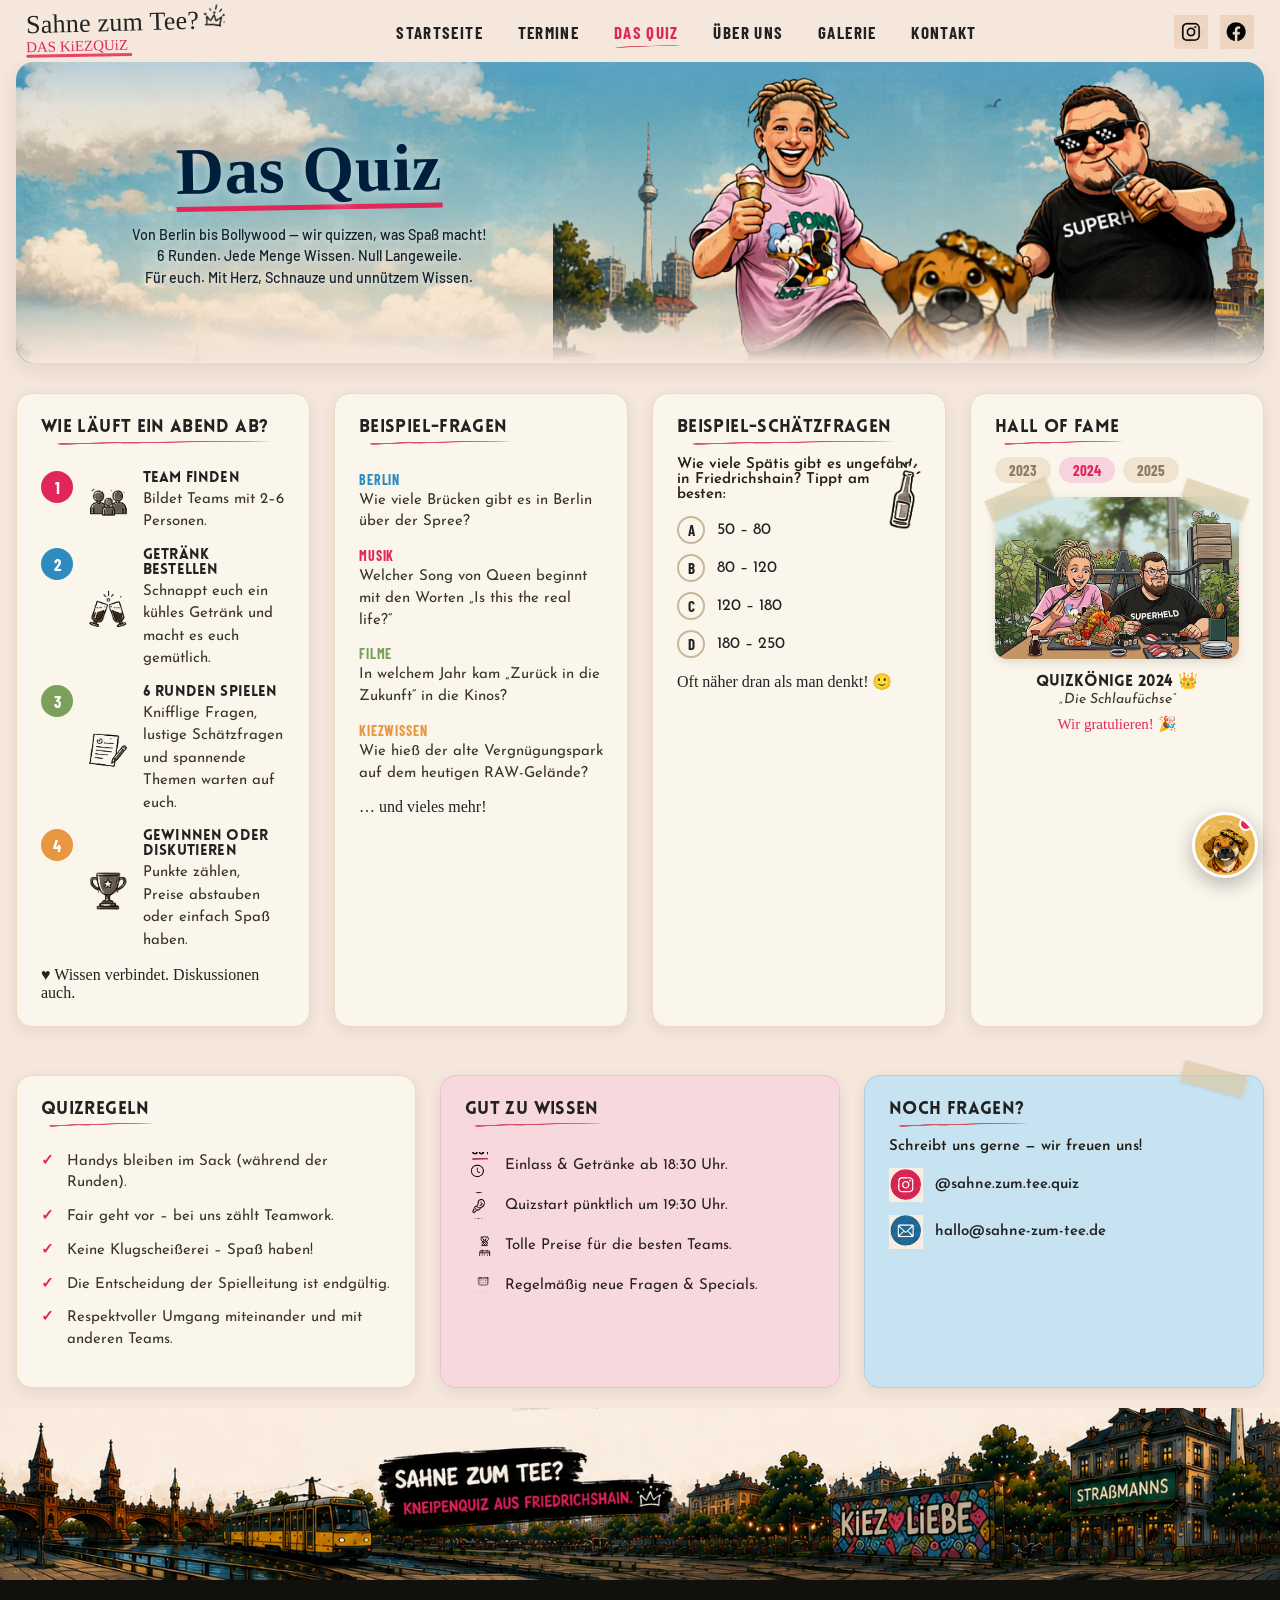
==== commit b80d21c8: "fix(runde7): mobile Kiez-Quiz voll sichtbar, Hero-Strich getönt + Schwebi-Pfeil, das-quiz/ueber-uns " ====
--- a/das-quiz.html
+++ b/das-quiz.html
@@ -111,6 +111,11 @@
           overflow: hidden; margin-bottom: 30px; background: #BFE3F7;
           box-shadow: 0 6px 20px rgba(60,40,20,.10); }
 .q-hero .qh-sky { position: absolute; inset: 0; width: 100%; height: 100%; object-fit: cover; object-position: center 28%; }
+/* Blau-Verlauf oben (kein helles Wolkenband) + weicher Auslauf unten (kein harter Schnitt der Figuren/Skyline mittig) */
+.q-hero::before { content: ''; position: absolute; left: 0; right: 0; top: 0; height: 34%; z-index: 2; pointer-events: none;
+                  background: linear-gradient(to bottom, rgba(120,178,214,.5) 0%, rgba(120,178,214,.15) 45%, rgba(120,178,214,0) 100%); }
+.q-hero::after { content: ''; position: absolute; left: 0; right: 0; bottom: 0; height: 66px; z-index: 6; pointer-events: none;
+                 background: linear-gradient(to bottom, rgba(245,231,220,0) 0%, #F5E7DC 100%); }
 .q-hero .qh-layer { position: absolute; bottom: 0; width: auto; }
 .q-hero .qh-turm    { left: 43%;  height: 84%; opacity: .97; z-index: 1; }
 .q-hero .qh-bruecke { right: -1%; height: 58%; opacity: .95; z-index: 1; }
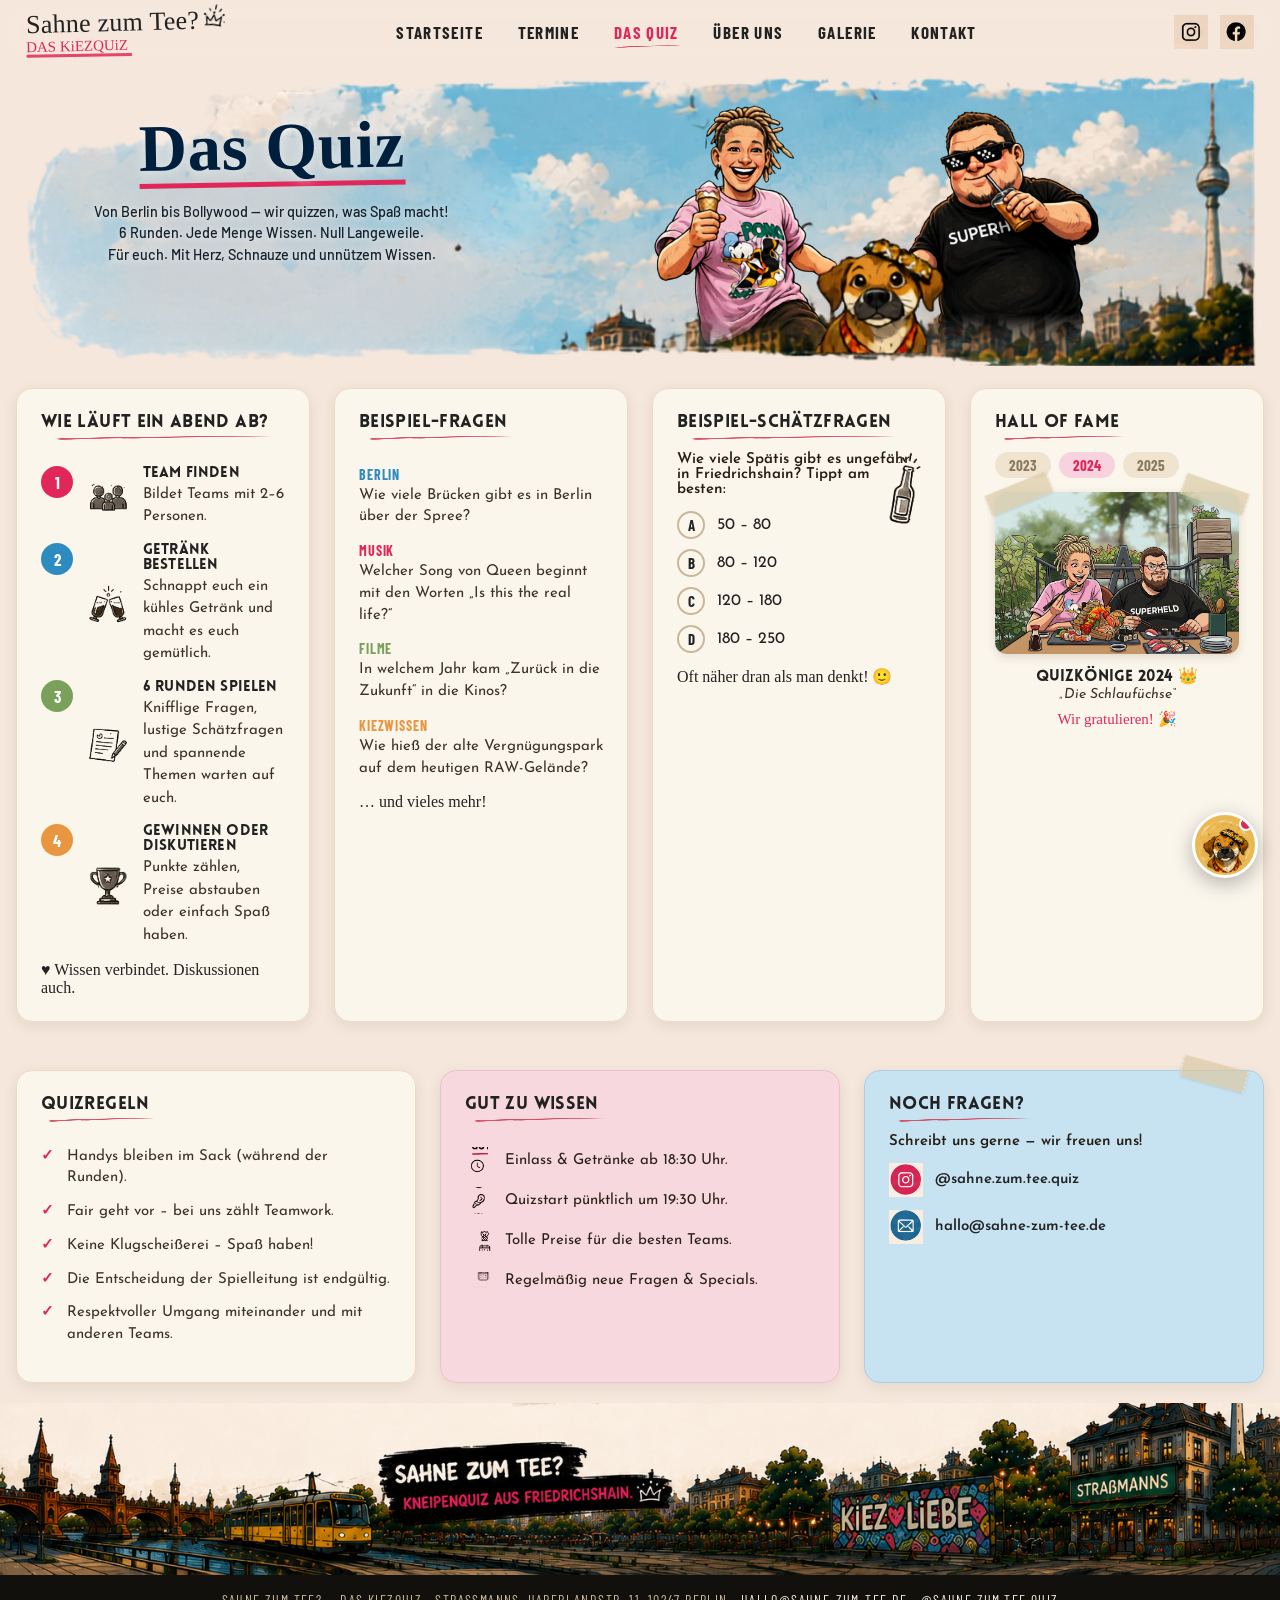
==== commit 6b5b82a0: "fix(runde8): Hero-Wolken-Bug (zwei weiße Striche) + das-quiz Aquarell-Pinselstrich-Hero - index Desk" ====
--- a/das-quiz.html
+++ b/das-quiz.html
@@ -104,26 +104,21 @@
   padding-bottom: 20px;
 }
 
-/* Hero-Band: NATIV aufgebaut (Himmel + Fernsehturm + Oberbaumbrücke + Figuren + Titel).
-   Ersetzt das gebackene hero-band.png (Logo-Rest oben links + ausgefranster Rand rechts).
-   Nichts wird oben abgeschnitten; Titel mittig-gesetzt statt hart linksbündig. */
-.q-hero { position: relative; width: 100%; aspect-ratio: 1400 / 338; border-radius: 18px;
-          overflow: hidden; margin-bottom: 30px; background: #BFE3F7;
-          box-shadow: 0 6px 20px rgba(60,40,20,.10); }
-.q-hero .qh-sky { position: absolute; inset: 0; width: 100%; height: 100%; object-fit: cover; object-position: center 28%; }
-/* Blau-Verlauf oben (kein helles Wolkenband) + weicher Auslauf unten (kein harter Schnitt der Figuren/Skyline mittig) */
-.q-hero::before { content: ''; position: absolute; left: 0; right: 0; top: 0; height: 34%; z-index: 2; pointer-events: none;
-                  background: linear-gradient(to bottom, rgba(120,178,214,.5) 0%, rgba(120,178,214,.15) 45%, rgba(120,178,214,0) 100%); }
-.q-hero::after { content: ''; position: absolute; left: 0; right: 0; bottom: 0; height: 66px; z-index: 6; pointer-events: none;
-                 background: linear-gradient(to bottom, rgba(245,231,220,0) 0%, #F5E7DC 100%); }
-.q-hero .qh-layer { position: absolute; bottom: 0; width: auto; }
-.q-hero .qh-turm    { left: 43%;  height: 84%; opacity: .97; z-index: 1; }
-.q-hero .qh-bruecke { right: -1%; height: 58%; opacity: .95; z-index: 1; }
-.q-hero .qh-julia   { right: 29%; height: 95%; z-index: 3; }
-.q-hero .qh-cali    { right: 18%; height: 47%; z-index: 4; }
-.q-hero .qh-schwebi { right: 2%;  height: 96%; z-index: 3; }
-.q-hero .q-hero-text { position: absolute; left: 2%; top: 50%; transform: translateY(-50%);
-                       width: 43%; text-align: center; z-index: 5; }
+/* Hero-Band: Aquarell-Pinselstrich (himmel-termine, mit gemalter Berliner Skyline) — GENAU wie auf Termine
+   und wie in der Canva-Vorlage. Natürliches Seitenverhältnis → die gemalten Brush-Kanten bleiben sichtbar.
+   Darüber natives „Das Quiz“ + die drei Figuren. */
+.q-hero { position: relative; width: 100%; margin-bottom: 22px; }
+.q-hero .qh-brush { display: block; width: 100%; height: auto; }
+.q-hero .qh-layer { position: absolute; bottom: 4%; width: auto; z-index: 3; }
+/* Figuren mit weichem Auslauf unten (kein harter Oberschenkel-Schnitt) */
+.q-hero .qh-julia, .q-hero .qh-schwebi {
+  -webkit-mask-image: linear-gradient(to bottom, #000 84%, transparent 100%);
+  mask-image: linear-gradient(to bottom, #000 84%, transparent 100%); }
+.q-hero .qh-julia   { right: 34%; height: 82%; }
+.q-hero .qh-cali    { right: 25%; height: 40%; z-index: 4; }
+.q-hero .qh-schwebi { right: 13%; height: 83%; }
+.q-hero .q-hero-text { position: absolute; left: 2%; top: 42%; transform: translateY(-50%);
+                       width: 37%; text-align: center; z-index: 5; }
 .q-hero .q-hero-text h1 { font-family: var(--ff-marker); color: var(--navy);
                           font-size: clamp(30px, 5.2vw, 70px); line-height: .96; letter-spacing: .01em;
                           text-shadow: 0 2px 12px rgba(255,255,255,.55); display: inline-block;
@@ -332,11 +327,9 @@
   <!-- ======================= DESKTOP-STAGE ======================= -->
   <div class="quiz-stage" aria-label="Das Quiz — so läuft ein Abend bei Sahne zum Tee?">
 
-    <!-- HERO-BAND (nativ, nichts abgeschnitten) -->
-    <div class="q-hero rv" data-depth="0.05" aria-label="DAS QUIZ — Julia, Hündin Cali und Schwebi vor der Berliner Skyline mit Fernsehturm">
-      <img class="qh-sky" src="assets/img/hero/himmel-panorama.png" alt="" fetchpriority="high">
-      <img class="qh-layer qh-turm" src="assets/img/hero/fernsehturm.png" alt="">
-      <img class="qh-layer qh-bruecke" src="assets/img/hero/oberbaumbruecke.png" alt="">
+    <!-- HERO-BAND: Aquarell-Pinselstrich (wie Termine) + Figuren -->
+    <div class="q-hero rv" data-depth="0.05" aria-label="DAS QUIZ — Julia, Hündin Cali und Schwebi vor der Berliner Aquarell-Skyline mit Fernsehturm">
+      <img class="qh-brush" src="assets/img/hero/himmel-termine.png" alt="" fetchpriority="high">
       <img class="qh-layer qh-julia" src="assets/img/hero/julia.png" alt="Julia mit Eiswaffel">
       <img class="qh-layer qh-cali" src="assets/img/hero/cali.png" alt="Hündin Cali">
       <img class="qh-layer qh-schwebi" src="assets/img/hero/schwebi.png" alt="Schwebi mit Bubble Tea">
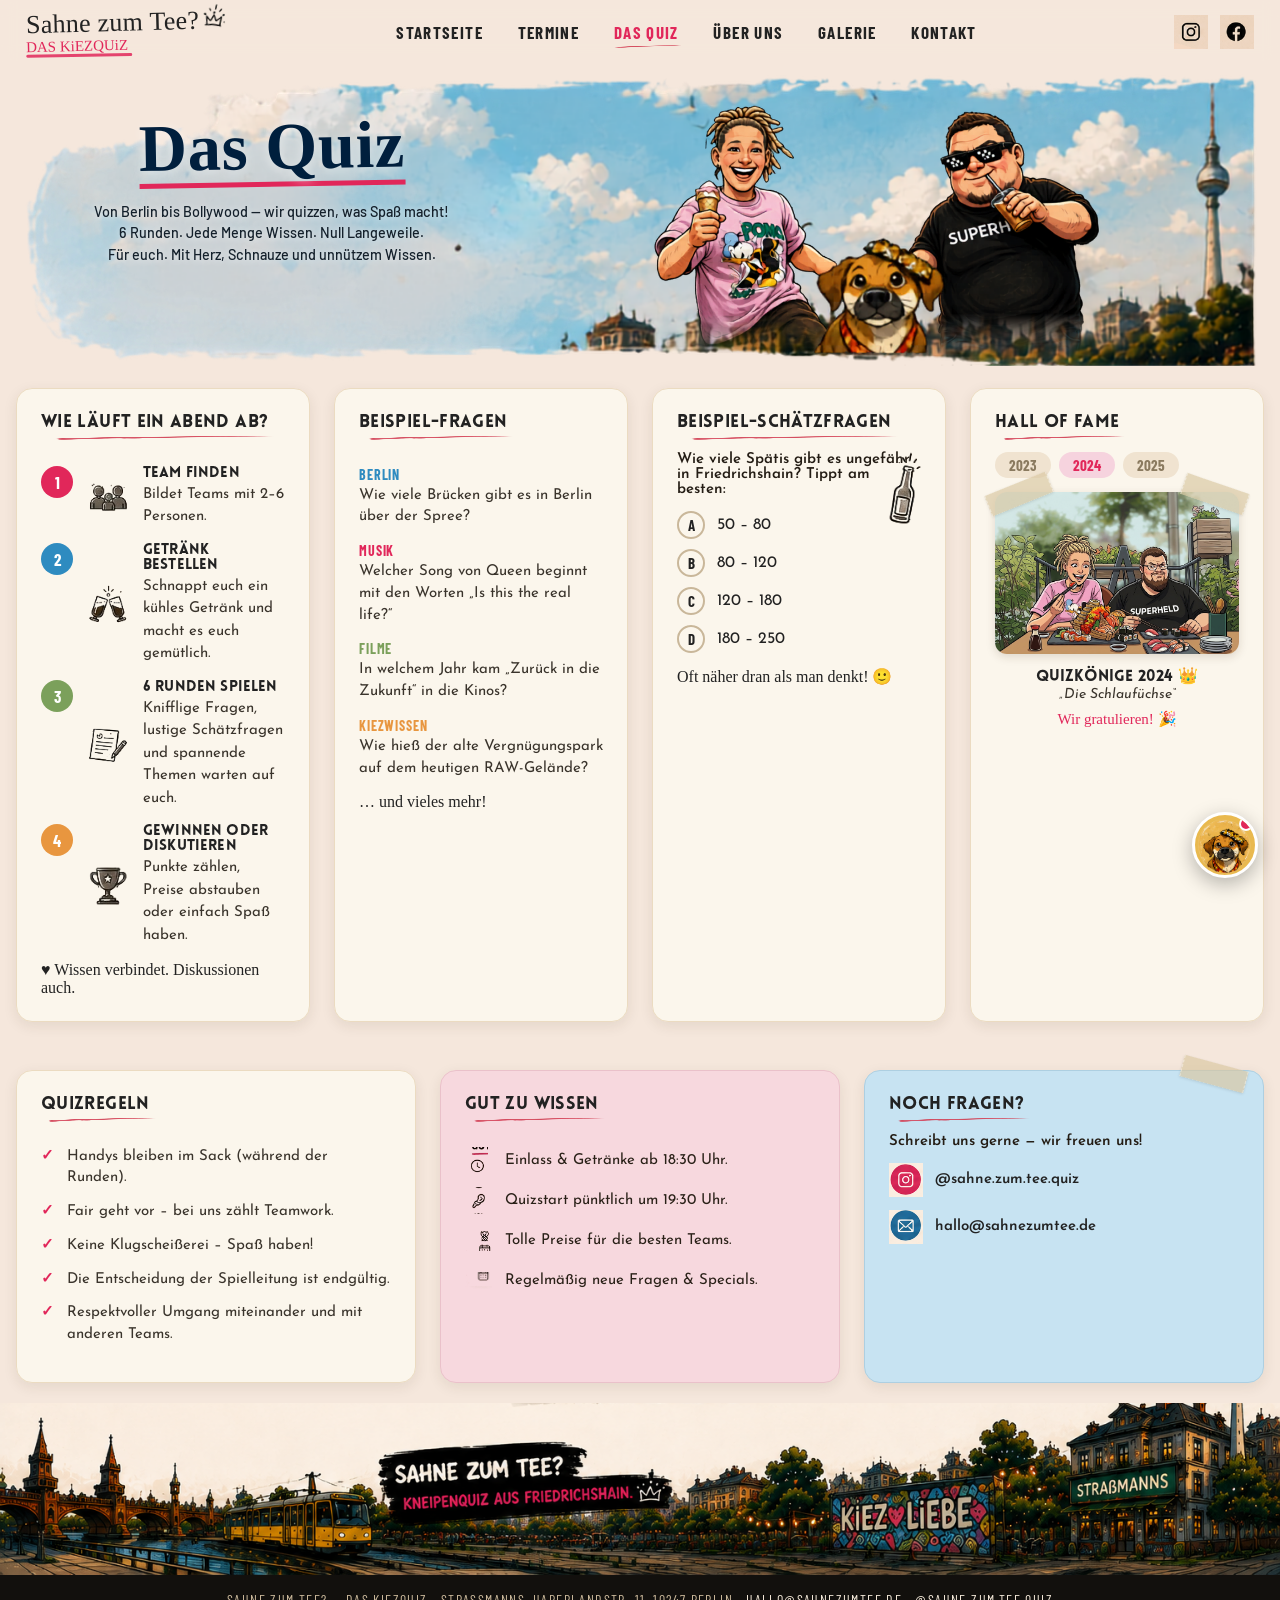
==== commit 9aa33337: "feat(launch): echte Domain www.sahnezumtee.de + funktionierende E-Mail - Alle 109 absoluten URLs von" ====
--- a/das-quiz.html
+++ b/das-quiz.html
@@ -6,7 +6,7 @@
 <title>Das Quiz – So läuft ein Abend ab | Sahne zum Tee?</title>
 <meta name="description" content="6 Runden, Schätzfragen, Kiezwissen und jede Menge Spaß: So läuft das Sahne zum Tee? Kiezquiz ab – mit Beispiel-Fragen, Regeln und der Hall of Fame.">
 <!-- SEO -->
-<link rel="canonical" href="https://itisrob.github.io/sahne-zum-tee-website/das-quiz.html">
+<link rel="canonical" href="https://www.sahnezumtee.de/das-quiz.html">
 <meta name="robots" content="index, follow, max-image-preview:large">
 <meta name="author" content="Sahne zum Tee? – Das Kiez Quiz">
 <meta name="theme-color" content="#E1275A">
@@ -15,11 +15,11 @@
 <meta property="og:type" content="article">
 <meta property="og:site_name" content="Sahne zum Tee? – Das Kiez Quiz">
 <meta property="og:locale" content="de_DE">
-<meta property="og:url" content="https://itisrob.github.io/sahne-zum-tee-website/das-quiz.html">
+<meta property="og:url" content="https://www.sahnezumtee.de/das-quiz.html">
 <meta property="og:title" content="Das Quiz – so läuft ein Kiezquiz-Abend ab">
 <meta property="og:description" content="6 Runden, Schätzfragen und Kiezwissen: Ablauf, Beispiel-Fragen, Regeln und die Hall of Fame vom Sahne zum Tee? Kiezquiz.">
-<meta property="og:image" content="https://itisrob.github.io/sahne-zum-tee-website/assets/img/og/og-cover.jpg">
-<meta property="og:image:secure_url" content="https://itisrob.github.io/sahne-zum-tee-website/assets/img/og/og-cover.jpg">
+<meta property="og:image" content="https://www.sahnezumtee.de/assets/img/og/og-cover.jpg">
+<meta property="og:image:secure_url" content="https://www.sahnezumtee.de/assets/img/og/og-cover.jpg">
 <meta property="og:image:type" content="image/jpeg">
 <meta property="og:image:width" content="1200">
 <meta property="og:image:height" content="630">
@@ -28,7 +28,7 @@
 <meta name="twitter:card" content="summary_large_image">
 <meta name="twitter:title" content="Das Quiz – so läuft ein Kiezquiz-Abend ab">
 <meta name="twitter:description" content="6 Runden, Schätzfragen und Kiezwissen: Ablauf, Beispiel-Fragen, Regeln und die Hall of Fame vom Sahne zum Tee? Kiezquiz.">
-<meta name="twitter:image" content="https://itisrob.github.io/sahne-zum-tee-website/assets/img/og/og-cover.jpg">
+<meta name="twitter:image" content="https://www.sahnezumtee.de/assets/img/og/og-cover.jpg">
 <meta name="twitter:image:alt" content="Sahne zum Tee? – Das Kiez Quiz aus Friedrichshain">
 <!-- Strukturierte Daten -->
 <script type="application/ld+json">
@@ -37,24 +37,24 @@
   "@graph": [
     {
       "@type": "WebSite",
-      "@id": "https://itisrob.github.io/sahne-zum-tee-website/#website",
-      "url": "https://itisrob.github.io/sahne-zum-tee-website/",
+      "@id": "https://www.sahnezumtee.de/#website",
+      "url": "https://www.sahnezumtee.de/",
       "name": "Sahne zum Tee? – Das Kiez Quiz",
       "inLanguage": "de-DE",
       "publisher": {
-        "@id": "https://itisrob.github.io/sahne-zum-tee-website/#business"
+        "@id": "https://www.sahnezumtee.de/#business"
       }
     },
     {
       "@type": "EntertainmentBusiness",
-      "@id": "https://itisrob.github.io/sahne-zum-tee-website/#business",
+      "@id": "https://www.sahnezumtee.de/#business",
       "name": "Sahne zum Tee? – Das Kiez Quiz",
       "alternateName": "Sahne zum Tee?",
-      "url": "https://itisrob.github.io/sahne-zum-tee-website/",
-      "image": "https://itisrob.github.io/sahne-zum-tee-website/assets/img/og/og-cover.jpg",
-      "logo": "https://itisrob.github.io/sahne-zum-tee-website/assets/apple-touch-icon.png",
+      "url": "https://www.sahnezumtee.de/",
+      "image": "https://www.sahnezumtee.de/assets/img/og/og-cover.jpg",
+      "logo": "https://www.sahnezumtee.de/assets/apple-touch-icon.png",
       "description": "Kneipenquiz aus Berlin-Friedrichshain – alle zwei Wochen samstags im Straßmanns.",
-      "email": "hallo@sahne-zum-tee.de",
+      "email": "hallo@sahnezumtee.de",
       "address": {
         "@type": "PostalAddress",
         "streetAddress": "Haberlandstraße 11",
@@ -69,17 +69,17 @@
     },
     {
       "@type": "WebPage",
-      "@id": "https://itisrob.github.io/sahne-zum-tee-website/das-quiz.html#webpage",
-      "url": "https://itisrob.github.io/sahne-zum-tee-website/das-quiz.html",
+      "@id": "https://www.sahnezumtee.de/das-quiz.html#webpage",
+      "url": "https://www.sahnezumtee.de/das-quiz.html",
       "name": "Das Quiz – So läuft ein Abend ab | Sahne zum Tee?",
       "description": "6 Runden, Schätzfragen, Kiezwissen und jede Menge Spaß: So läuft das Sahne zum Tee? Kiezquiz ab – mit Beispiel-Fragen, Regeln und der Hall of Fame.",
       "isPartOf": {
-        "@id": "https://itisrob.github.io/sahne-zum-tee-website/#website"
+        "@id": "https://www.sahnezumtee.de/#website"
       },
       "about": {
-        "@id": "https://itisrob.github.io/sahne-zum-tee-website/#business"
+        "@id": "https://www.sahnezumtee.de/#business"
       },
-      "primaryImageOfPage": "https://itisrob.github.io/sahne-zum-tee-website/assets/img/og/og-cover.jpg",
+      "primaryImageOfPage": "https://www.sahnezumtee.de/assets/img/og/og-cover.jpg",
       "inLanguage": "de-DE"
     }
   ]
@@ -409,7 +409,7 @@
           <h2>Noch Fragen?</h2>
           <p class="lead">Schreibt uns gerne — wir freuen uns!</p>
           <div class="contact-row"><img src="assets/img/kontakt/icon-instagram.png" alt=""><a href="https://www.instagram.com/sahne.zum.tee.quiz" target="_blank" rel="noopener">@sahne.zum.tee.quiz</a></div>
-          <div class="contact-row"><img src="assets/img/kontakt/icon-mail.png" alt=""><a href="mailto:hallo@sahne-zum-tee.de">hallo@sahne-zum-tee.de</a></div>
+          <div class="contact-row"><img src="assets/img/kontakt/icon-mail.png" alt=""><a href="mailto:hallo@sahnezumtee.de">hallo@sahnezumtee.de</a></div>
         </div>
       </div>
     </div>
@@ -484,7 +484,7 @@
         <h2>Noch Fragen?</h2>
         <p class="lead" style="margin-bottom:6px">Schreibt uns gerne — wir freuen uns!</p>
         <div class="contact-row"><img src="assets/img/kontakt/icon-instagram.png" alt=""><a href="https://www.instagram.com/sahne.zum.tee.quiz" target="_blank" rel="noopener">@sahne.zum.tee.quiz</a></div>
-        <div class="contact-row"><img src="assets/img/kontakt/icon-mail.png" alt=""><a href="mailto:hallo@sahne-zum-tee.de">hallo@sahne-zum-tee.de</a></div>
+        <div class="contact-row"><img src="assets/img/kontakt/icon-mail.png" alt=""><a href="mailto:hallo@sahnezumtee.de">hallo@sahnezumtee.de</a></div>
       </div>
     </div>
 
@@ -547,7 +547,7 @@
     <h2>Noch Fragen?</h2>
     <p>Schreibt uns gerne auf Instagram oder per Mail. Wir freuen uns!
       <a href="https://www.instagram.com/sahne.zum.tee.quiz">@sahne.zum.tee.quiz</a> ·
-      <a href="mailto:hallo@sahne-zum-tee.de">hallo@sahne-zum-tee.de</a>
+      <a href="mailto:hallo@sahnezumtee.de">hallo@sahnezumtee.de</a>
     </p>
   </section>
 </main>
@@ -557,7 +557,7 @@
   <img src="assets/img/kontakt/footer-band.png" alt="Abendliche Friedrichshain-Skyline: Sahne zum Tee? Kneipenquiz aus Friedrichshain.">
   <div class="footer-meta">
     Sahne zum Tee? — Das Kiezquiz · Straßmanns, Haberlandstr. 11, 10247 Berlin ·
-    <a href="mailto:hallo@sahne-zum-tee.de">hallo@sahne-zum-tee.de</a> ·
+    <a href="mailto:hallo@sahnezumtee.de">hallo@sahnezumtee.de</a> ·
     <a href="https://www.instagram.com/sahne.zum.tee.quiz" target="_blank" rel="noopener">@sahne.zum.tee.quiz</a>
   </div>
 </footer>
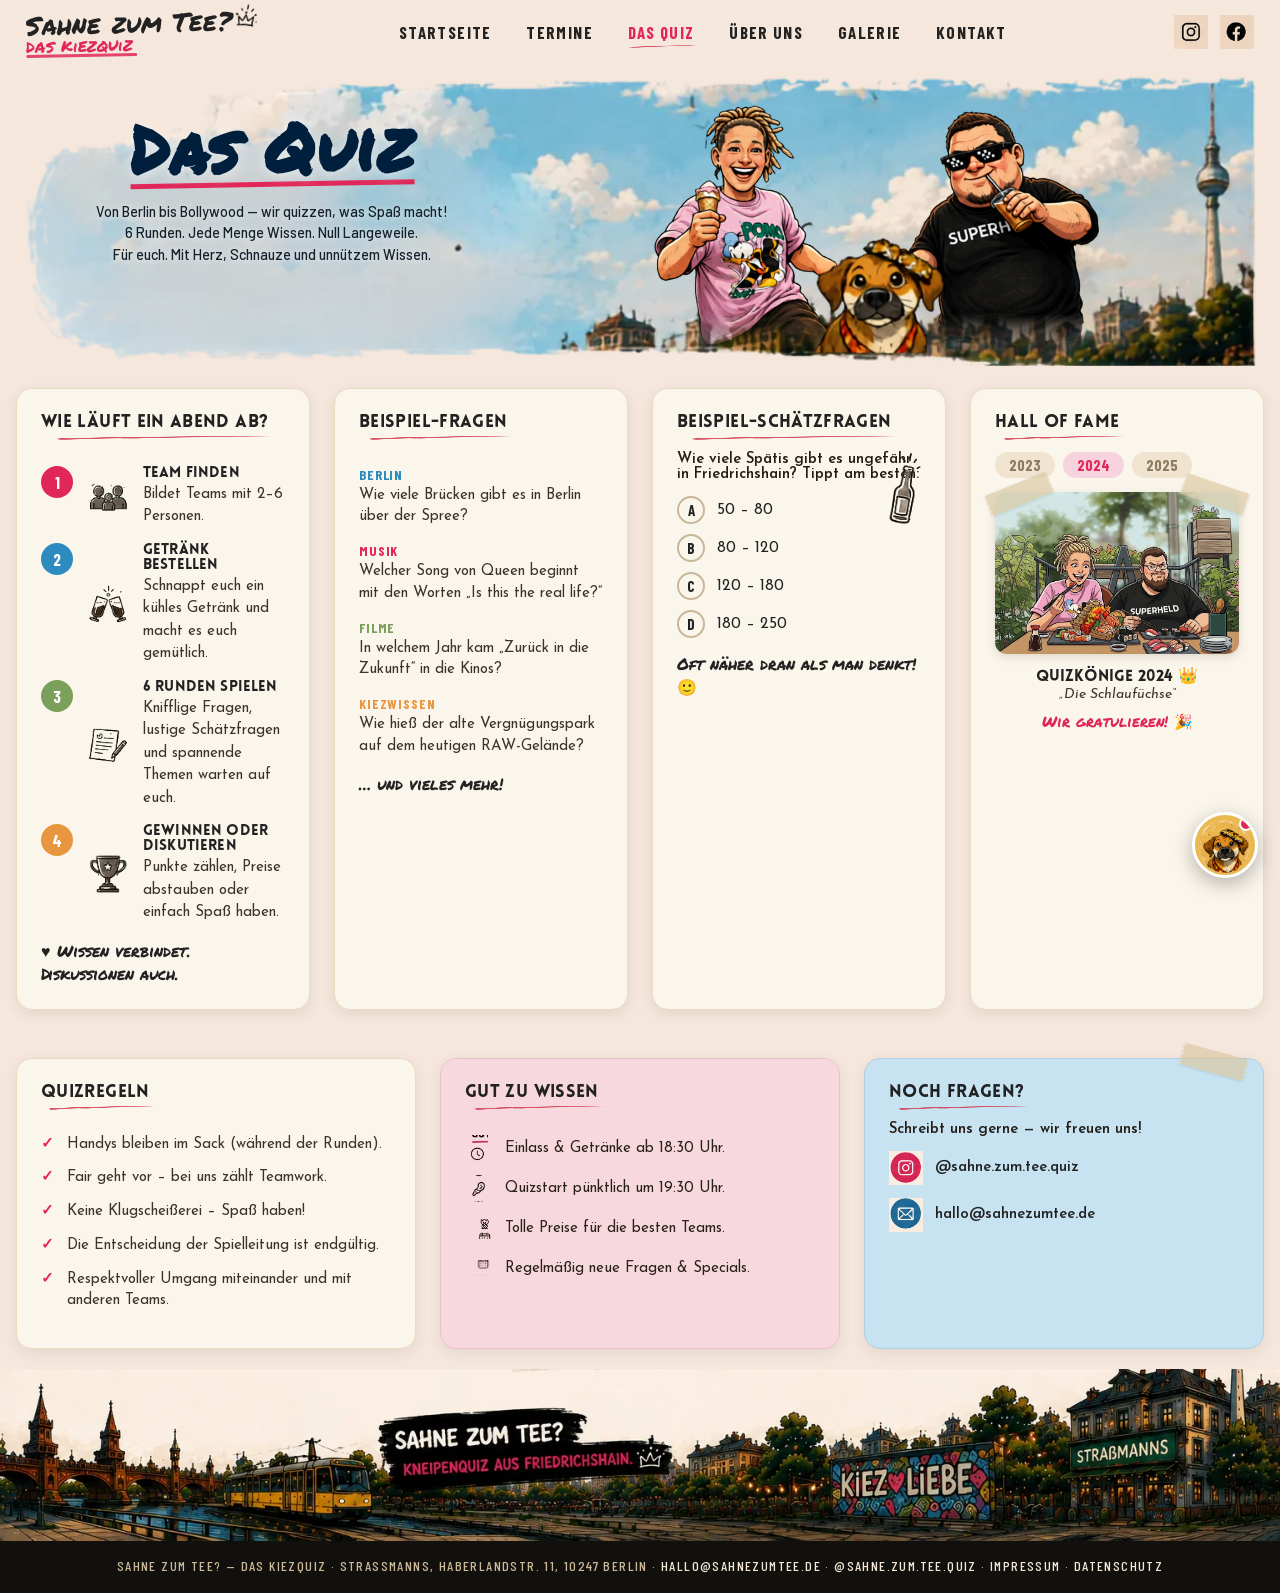
==== commit 55d890f3: "feat: Impressum + Datenschutz, Fonts selbst gehostet (DSGVO), Bilder auf WebP (5,9 MB -> 0,9 MB) - i" ====
--- a/das-quiz.html
+++ b/das-quiz.html
@@ -6,7 +6,7 @@
 <title>Das Quiz – So läuft ein Abend ab | Sahne zum Tee?</title>
 <meta name="description" content="6 Runden, Schätzfragen, Kiezwissen und jede Menge Spaß: So läuft das Sahne zum Tee? Kiezquiz ab – mit Beispiel-Fragen, Regeln und der Hall of Fame.">
 <!-- SEO -->
-<link rel="canonical" href="https://www.sahnezumtee.de/das-quiz.html">
+<link rel="canonical" href="https://www.sahnezumtee.de/das-quiz">
 <meta name="robots" content="index, follow, max-image-preview:large">
 <meta name="author" content="Sahne zum Tee? – Das Kiez Quiz">
 <meta name="theme-color" content="#E1275A">
@@ -15,7 +15,7 @@
 <meta property="og:type" content="article">
 <meta property="og:site_name" content="Sahne zum Tee? – Das Kiez Quiz">
 <meta property="og:locale" content="de_DE">
-<meta property="og:url" content="https://www.sahnezumtee.de/das-quiz.html">
+<meta property="og:url" content="https://www.sahnezumtee.de/das-quiz">
 <meta property="og:title" content="Das Quiz – so läuft ein Kiezquiz-Abend ab">
 <meta property="og:description" content="6 Runden, Schätzfragen und Kiezwissen: Ablauf, Beispiel-Fragen, Regeln und die Hall of Fame vom Sahne zum Tee? Kiezquiz.">
 <meta property="og:image" content="https://www.sahnezumtee.de/assets/img/og/og-cover.jpg">
@@ -69,8 +69,8 @@
     },
     {
       "@type": "WebPage",
-      "@id": "https://www.sahnezumtee.de/das-quiz.html#webpage",
-      "url": "https://www.sahnezumtee.de/das-quiz.html",
+      "@id": "https://www.sahnezumtee.de/das-quiz#webpage",
+      "url": "https://www.sahnezumtee.de/das-quiz",
       "name": "Das Quiz – So läuft ein Abend ab | Sahne zum Tee?",
       "description": "6 Runden, Schätzfragen, Kiezwissen und jede Menge Spaß: So läuft das Sahne zum Tee? Kiezquiz ab – mit Beispiel-Fragen, Regeln und der Hall of Fame.",
       "isPartOf": {
@@ -87,9 +87,7 @@
 </script>
 <!-- /SEO -->
 <link rel="icon" type="image/png" href="assets/favicon.png">
-<link rel="preconnect" href="https://fonts.googleapis.com">
-<link rel="preconnect" href="https://fonts.gstatic.com" crossorigin>
-<link href="https://fonts.googleapis.com/css2?family=Barlow:wght@400;500;700&family=Barlow+Condensed:wght@500;600;700&family=Josefin+Sans:ital,wght@0,300;0,400;0,600;0,700;1,400&family=Permanent+Marker&family=Caveat+Brush&family=Fredoka:wght@500;600&display=swap" rel="stylesheet">
+<link rel="stylesheet" href="css/fonts.css">
 <link rel="stylesheet" href="css/style.css">
 <style>
 /* ---------- Das Quiz: Stage-Layout (Design-Canvas 1536×1126, luftige Verteilung) ---------- */
@@ -298,18 +296,18 @@
 <!-- ======================= NAVIGATION ======================= -->
 <header class="nav">
   <div class="nav-inner">
-    <a class="brand" href="index.html" aria-label="Sahne zum Tee? Das Kiezquiz — Startseite">
+    <a class="brand" href="/" aria-label="Sahne zum Tee? Das Kiezquiz — Startseite">
       <span class="brand-main">Sahne zum Tee?</span>
       <span class="brand-sub">DAS KiEZQUiZ</span>
       <img class="brand-krone" src="assets/img/deco/krone-schwarz.png" alt="">
     </a>
     <ul class="nav-links">
-      <li><a href="index.html">Startseite</a></li>
-      <li><a href="termine.html">Termine</a></li>
-      <li><a href="das-quiz.html" class="active">Das Quiz</a></li>
-      <li><a href="ueber-uns.html">Über uns</a></li>
-      <li><a href="galerie.html">Galerie</a></li>
-      <li><a href="kontakt.html">Kontakt</a></li>
+      <li><a href="/">Startseite</a></li>
+      <li><a href="/termine">Termine</a></li>
+      <li><a href="/das-quiz" class="active">Das Quiz</a></li>
+      <li><a href="/ueber-uns">Über uns</a></li>
+      <li><a href="/galerie">Galerie</a></li>
+      <li><a href="/kontakt">Kontakt</a></li>
     </ul>
     <button class="nav-burger" aria-label="Menü">Menü</button>
     <div class="nav-social">
@@ -329,7 +327,7 @@
 
     <!-- HERO-BAND: Aquarell-Pinselstrich (wie Termine) + Figuren -->
     <div class="q-hero rv" data-depth="0.05" aria-label="DAS QUIZ — Julia, Hündin Cali und Schwebi vor der Berliner Aquarell-Skyline mit Fernsehturm">
-      <img class="qh-brush" src="assets/img/hero/himmel-termine.png" alt="" fetchpriority="high">
+      <img class="qh-brush" src="assets/img/hero/himmel-termine.webp" alt="" fetchpriority="high">
       <img class="qh-layer qh-julia" src="assets/img/hero/julia.png" alt="Julia mit Eiswaffel">
       <img class="qh-layer qh-cali" src="assets/img/hero/cali.png" alt="Hündin Cali">
       <img class="qh-layer qh-schwebi" src="assets/img/hero/schwebi.png" alt="Schwebi mit Bubble Tea">
@@ -374,7 +372,7 @@
         <div class="q-card rv" style="--d:.35s">
           <h2>Hall of Fame</h2>
           <div class="fame-years"><span>2023</span><span class="win">2024</span><span>2025</span></div>
-          <div class="fame-photo-wrap"><span class="tape t-tl"></span><span class="tape t-tr"></span><img class="fame-photo" src="assets/img/fotos/hall-of-fame-2024.png" alt="Quizkönige 2024 — Die Schlaufüchse"></div>
+          <div class="fame-photo-wrap"><span class="tape t-tl"></span><span class="tape t-tr"></span><img class="fame-photo" src="assets/img/fotos/hall-of-fame-2024.webp" alt="Quizkönige 2024 — Die Schlaufüchse"></div>
           <div class="fame-cap">
             <div class="king">Quizkönige 2024 👑</div>
             <div class="team">„Die Schlaufüchse“</div>
@@ -452,7 +450,7 @@
       <div class="qc rv">
         <h2>Hall of Fame</h2>
         <div class="fame-years"><span>2023</span><span class="win">2024</span><span>2025</span></div>
-        <img class="fame-photo" src="assets/img/fotos/hall-of-fame-2024.png" alt="Quizkönige 2024 — Die Schlaufüchse">
+        <img class="fame-photo" src="assets/img/fotos/hall-of-fame-2024.webp" alt="Quizkönige 2024 — Die Schlaufüchse">
         <div class="fame-cap">
           <div class="king">Quizkönige 2024 👑</div>
           <div class="team">„Die Schlaufüchse“</div>
@@ -488,7 +486,7 @@
       </div>
     </div>
 
-    <div class="m-cta"><a class="btn btn-rot" href="termine.html">Tisch reservieren</a></div>
+    <div class="m-cta"><a class="btn btn-rot" href="/termine">Tisch reservieren</a></div>
   </div>
 
   <!-- ======================= SEMANTISCHER INHALT (Screenreader / SEO / Chatbot) ======================= -->
@@ -554,11 +552,12 @@
 
 <!-- ======================= FOOTER ======================= -->
 <footer class="site-footer">
-  <img src="assets/img/kontakt/footer-band.png" alt="Abendliche Friedrichshain-Skyline: Sahne zum Tee? Kneipenquiz aus Friedrichshain.">
+  <img src="assets/img/kontakt/footer-band.webp" alt="Abendliche Friedrichshain-Skyline: Sahne zum Tee? Kneipenquiz aus Friedrichshain.">
   <div class="footer-meta">
     Sahne zum Tee? — Das Kiezquiz · Straßmanns, Haberlandstr. 11, 10247 Berlin ·
     <a href="mailto:hallo@sahnezumtee.de">hallo@sahnezumtee.de</a> ·
-    <a href="https://www.instagram.com/sahne.zum.tee.quiz" target="_blank" rel="noopener">@sahne.zum.tee.quiz</a>
+    <a href="https://www.instagram.com/sahne.zum.tee.quiz" target="_blank" rel="noopener">@sahne.zum.tee.quiz</a> ·
+    <a href="/impressum">Impressum</a> · <a href="/datenschutz">Datenschutz</a>
   </div>
 </footer>
 
@@ -570,7 +569,7 @@
 <div class="kiez-chat-panel" role="dialog" aria-label="Cali-Chat">
   <h3>Wuff! Ich bin Cali 🐾</h3>
   <p>Bald beantworte ich hier eure Fragen rund ums Kiezquiz — Termine, Regeln, Reservierung. Bis dahin:</p>
-  <a class="btn btn-rot" href="termine.html">Tisch reservieren</a>
+  <a class="btn btn-rot" href="/termine">Tisch reservieren</a>
 </div>
 
 <script src="js/main.js"></script>
--- a/css/fonts.css
+++ b/css/fonts.css
@@ -0,0 +1,16 @@
+/* Selbst gehostete Schriften (DSGVO: kein Google-CDN). Quelle: Google Fonts, latin-Subset. */
+@font-face{font-family:'Barlow';font-style:normal;font-weight:400;font-display:swap;src:url('../assets/fonts/barlow-400.woff2') format('woff2');}
+@font-face{font-family:'Barlow';font-style:normal;font-weight:500;font-display:swap;src:url('../assets/fonts/barlow-500.woff2') format('woff2');}
+@font-face{font-family:'Barlow';font-style:normal;font-weight:700;font-display:swap;src:url('../assets/fonts/barlow-700.woff2') format('woff2');}
+@font-face{font-family:'Barlow Condensed';font-style:normal;font-weight:500;font-display:swap;src:url('../assets/fonts/barlow-condensed-500.woff2') format('woff2');}
+@font-face{font-family:'Barlow Condensed';font-style:normal;font-weight:600;font-display:swap;src:url('../assets/fonts/barlow-condensed-600.woff2') format('woff2');}
+@font-face{font-family:'Barlow Condensed';font-style:normal;font-weight:700;font-display:swap;src:url('../assets/fonts/barlow-condensed-700.woff2') format('woff2');}
+@font-face{font-family:'Caveat Brush';font-style:normal;font-weight:400;font-display:swap;src:url('../assets/fonts/caveat-brush-400.woff2') format('woff2');}
+@font-face{font-family:'Fredoka';font-style:normal;font-weight:500;font-display:swap;src:url('../assets/fonts/fredoka-500.woff2') format('woff2');}
+@font-face{font-family:'Fredoka';font-style:normal;font-weight:600;font-display:swap;src:url('../assets/fonts/fredoka-600.woff2') format('woff2');}
+@font-face{font-family:'Josefin Sans';font-style:italic;font-weight:400;font-display:swap;src:url('../assets/fonts/josefin-sans-400-italic.woff2') format('woff2');}
+@font-face{font-family:'Josefin Sans';font-style:normal;font-weight:300;font-display:swap;src:url('../assets/fonts/josefin-sans-300.woff2') format('woff2');}
+@font-face{font-family:'Josefin Sans';font-style:normal;font-weight:400;font-display:swap;src:url('../assets/fonts/josefin-sans-400.woff2') format('woff2');}
+@font-face{font-family:'Josefin Sans';font-style:normal;font-weight:600;font-display:swap;src:url('../assets/fonts/josefin-sans-600.woff2') format('woff2');}
+@font-face{font-family:'Josefin Sans';font-style:normal;font-weight:700;font-display:swap;src:url('../assets/fonts/josefin-sans-700.woff2') format('woff2');}
+@font-face{font-family:'Permanent Marker';font-style:normal;font-weight:400;font-display:swap;src:url('../assets/fonts/permanent-marker-400.woff2') format('woff2');}
--- a/css/style.css
+++ b/css/style.css
@@ -262,7 +262,7 @@
 /* Beige-Panel (Karten-Untergrund) */
 .panel {
   position: absolute;
-  background: url('../assets/img/paper/beige-800.png') center / cover;
+  background: url('../assets/img/paper/beige-800.webp') center / cover;
   border-radius: calc(16 * var(--su));
   box-shadow: 0 1px 0 rgba(255, 255, 255, .6), 0 4px 14px rgba(120, 90, 50, .05);
 }
